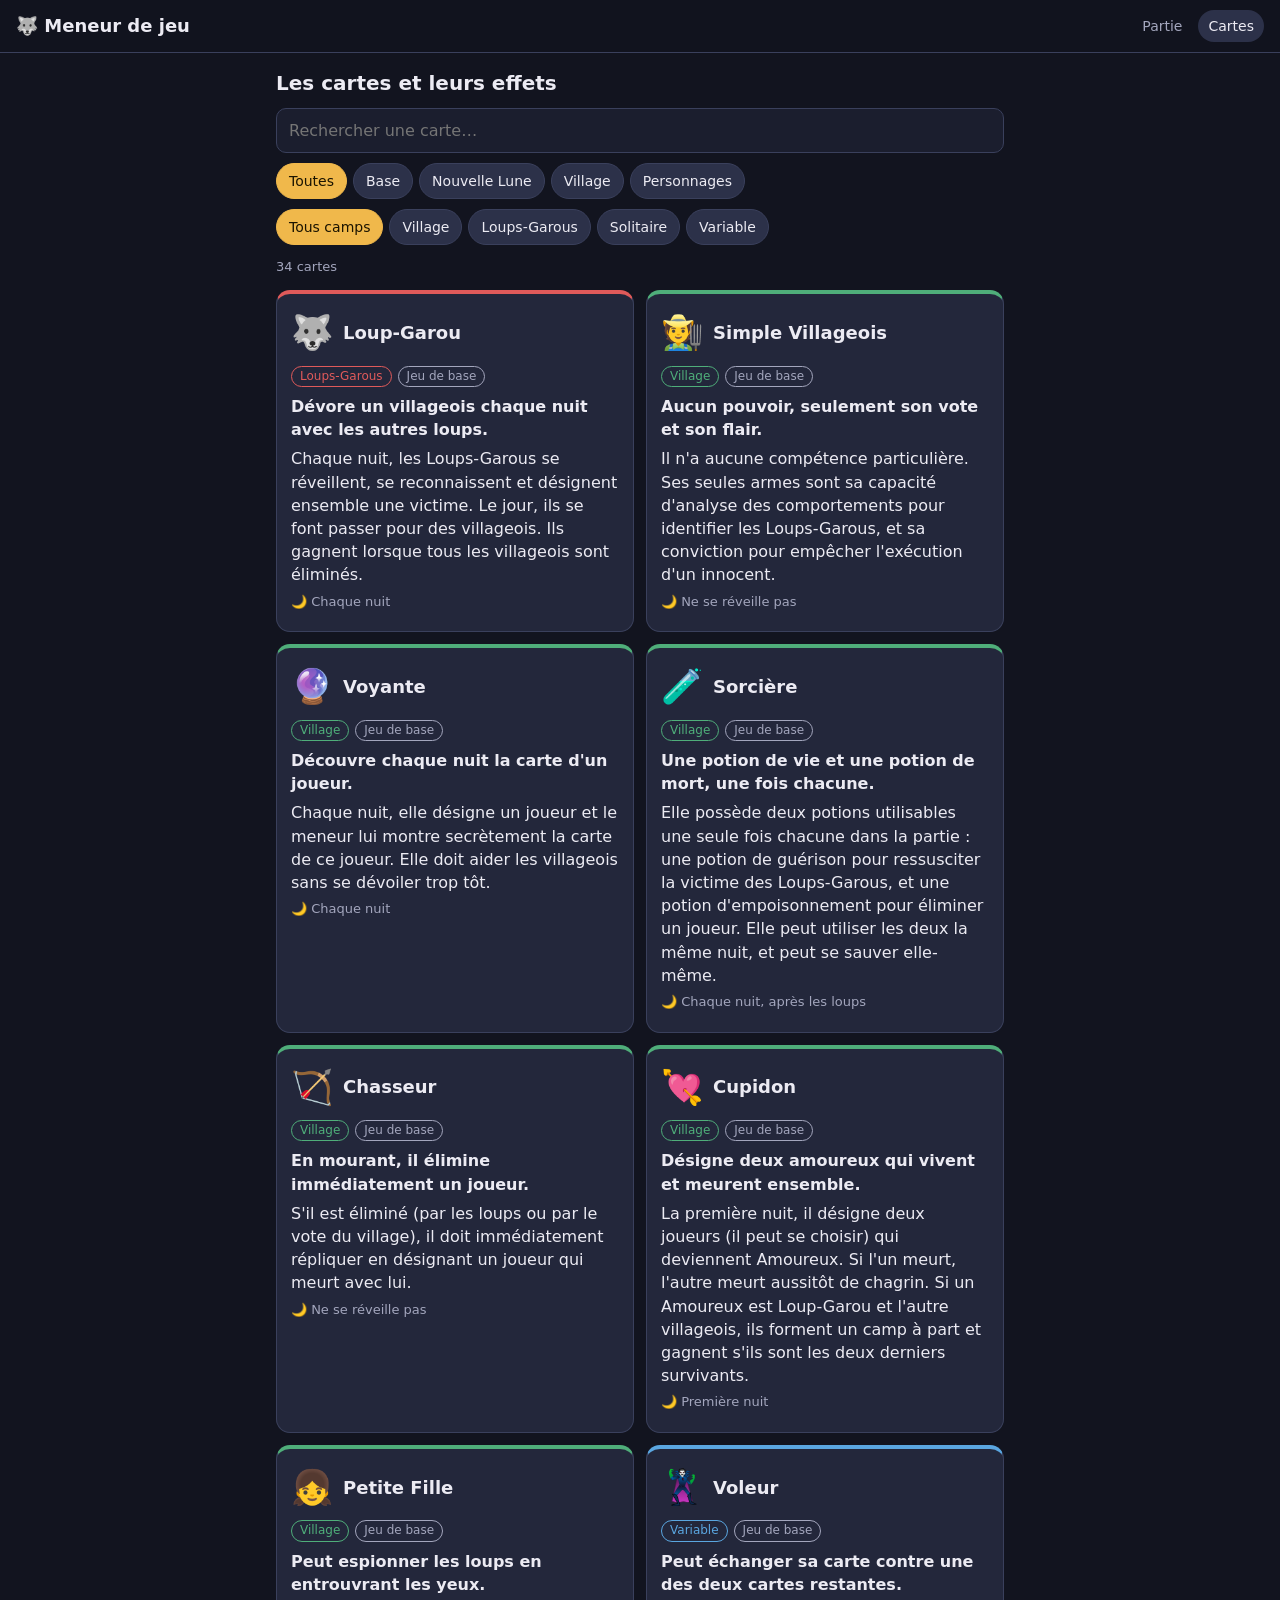
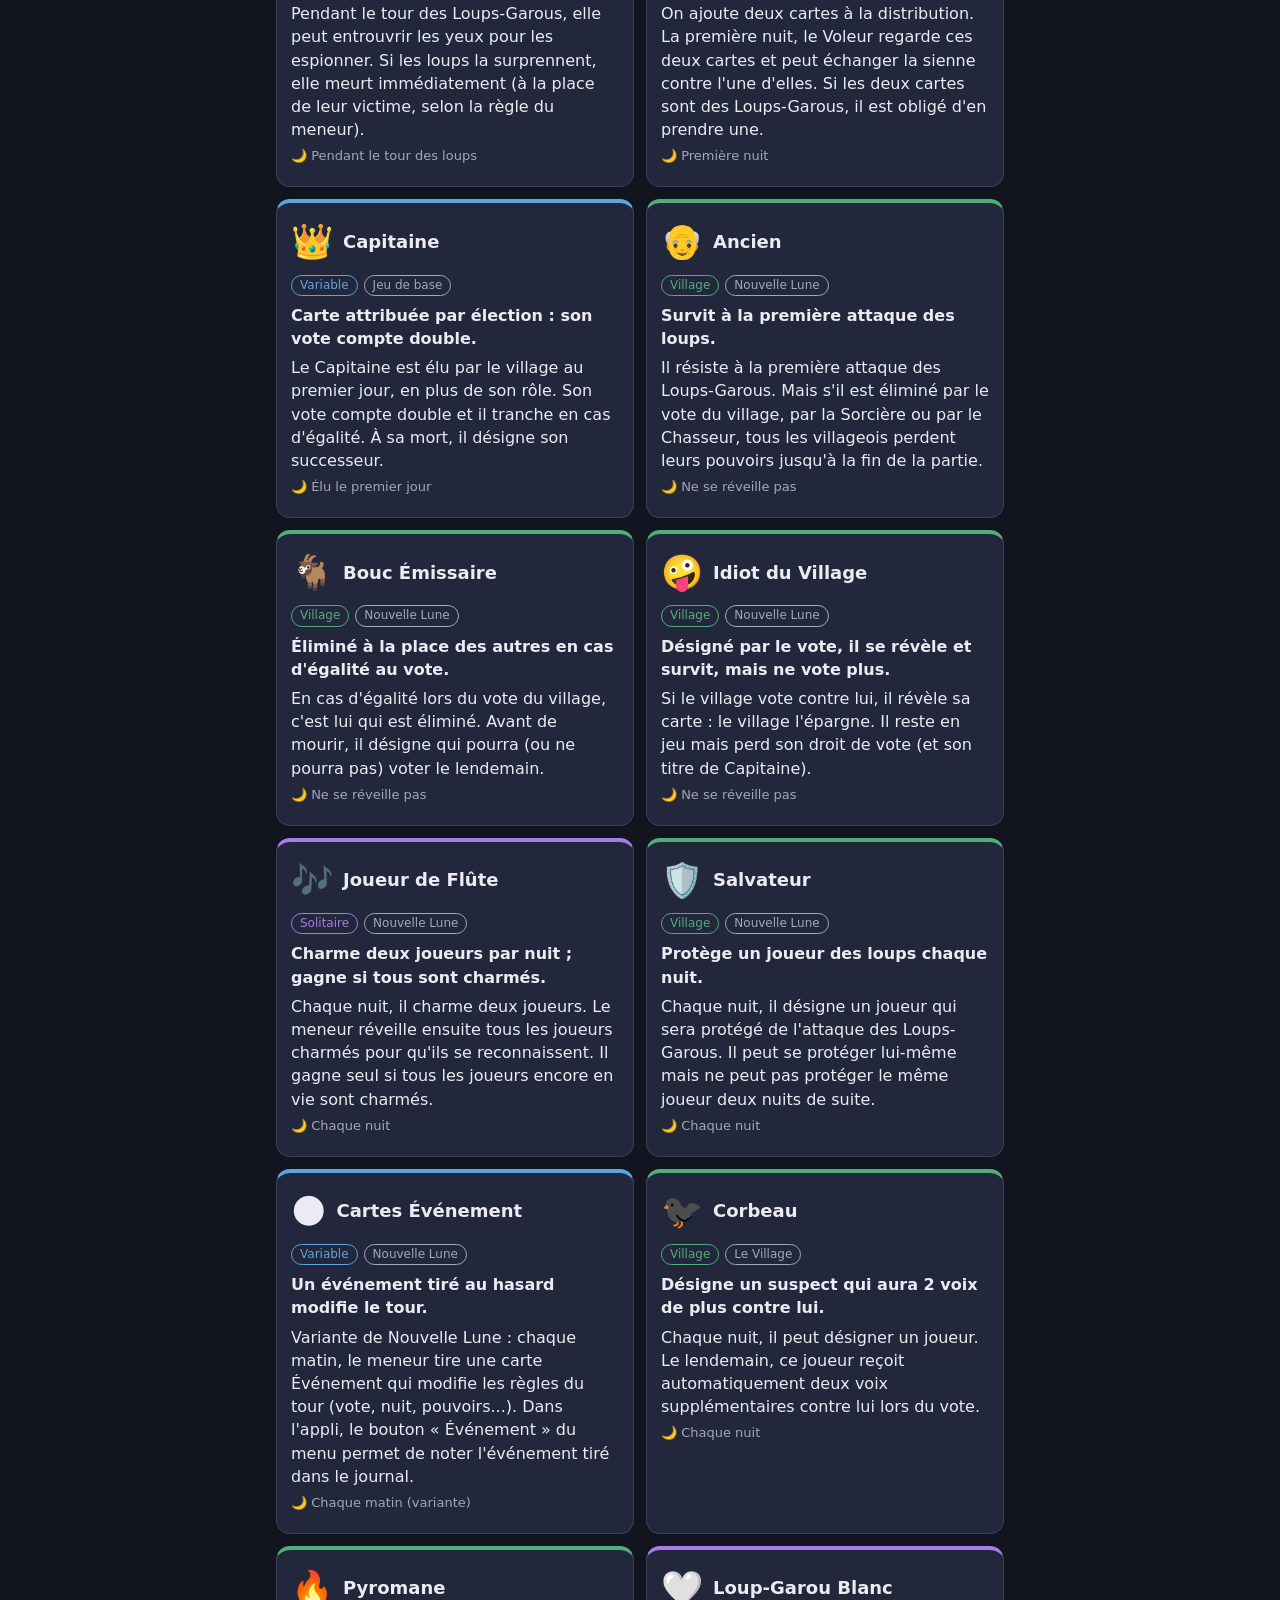
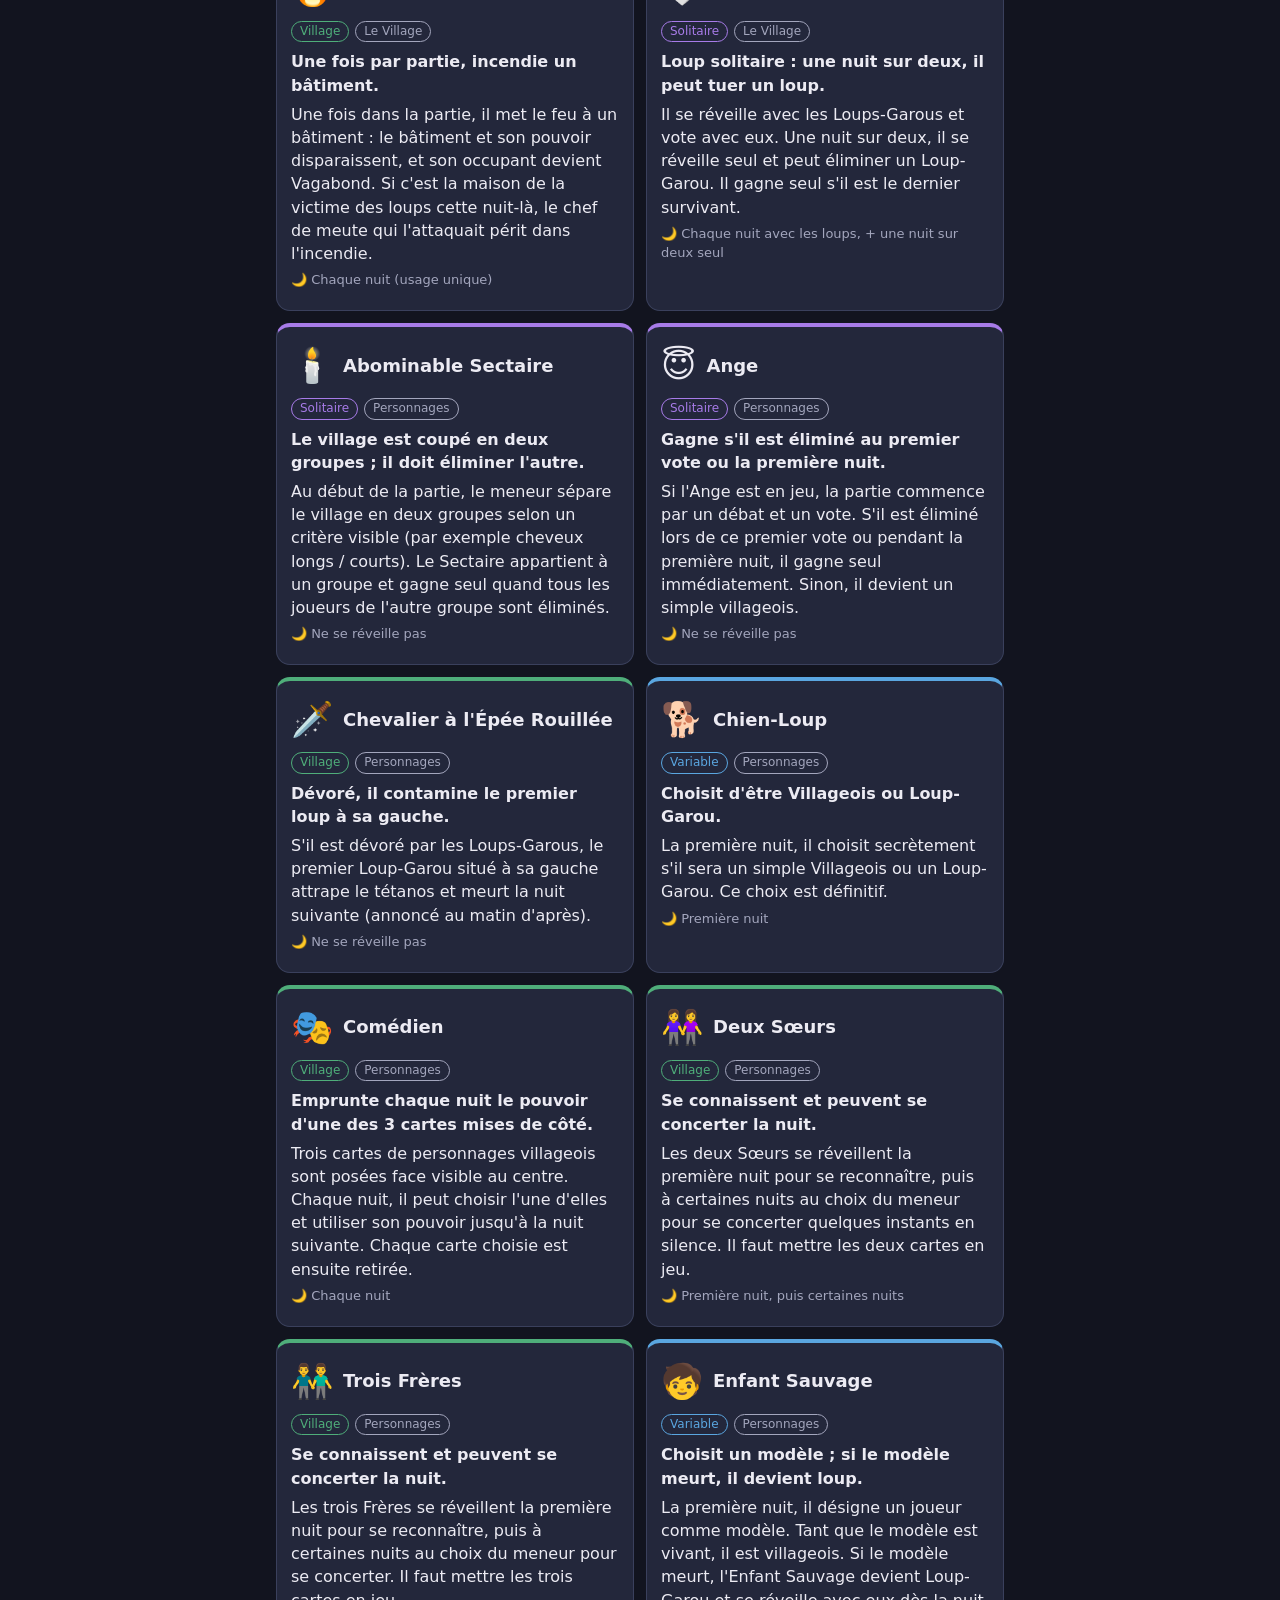
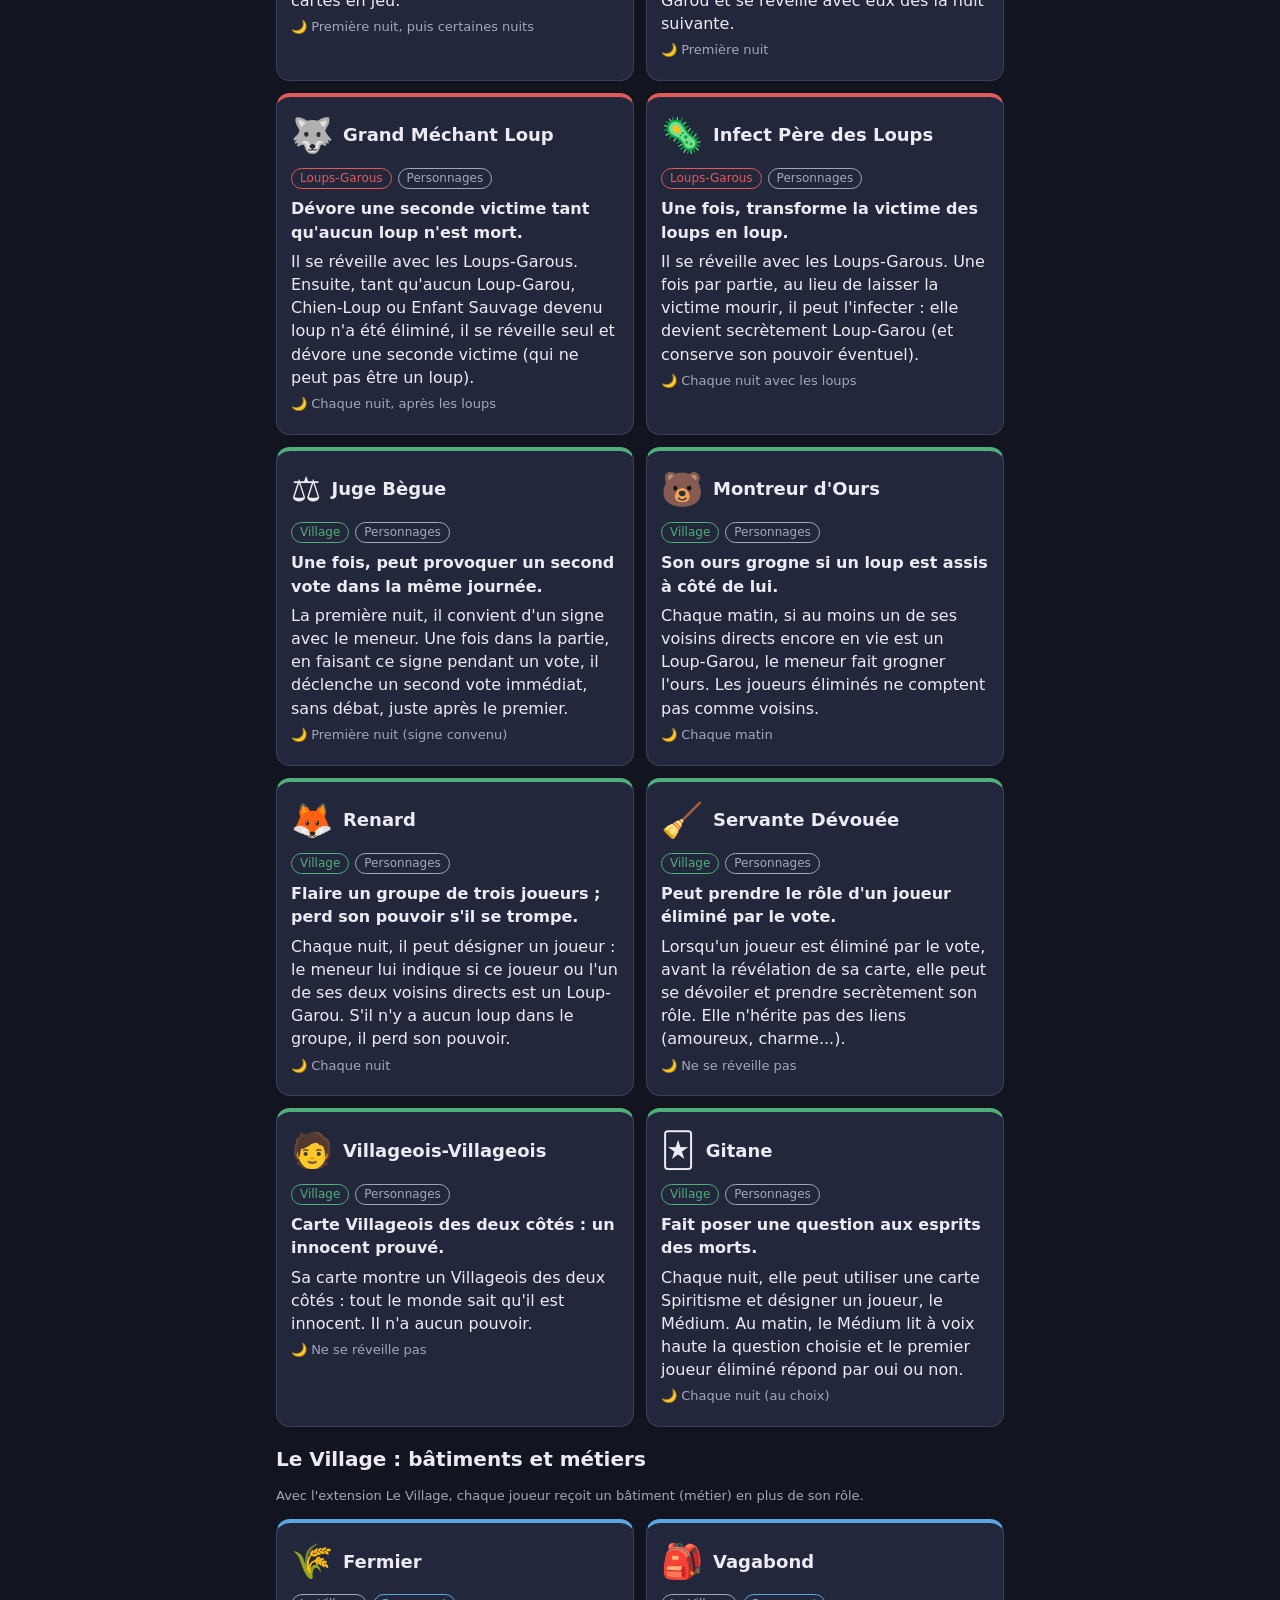
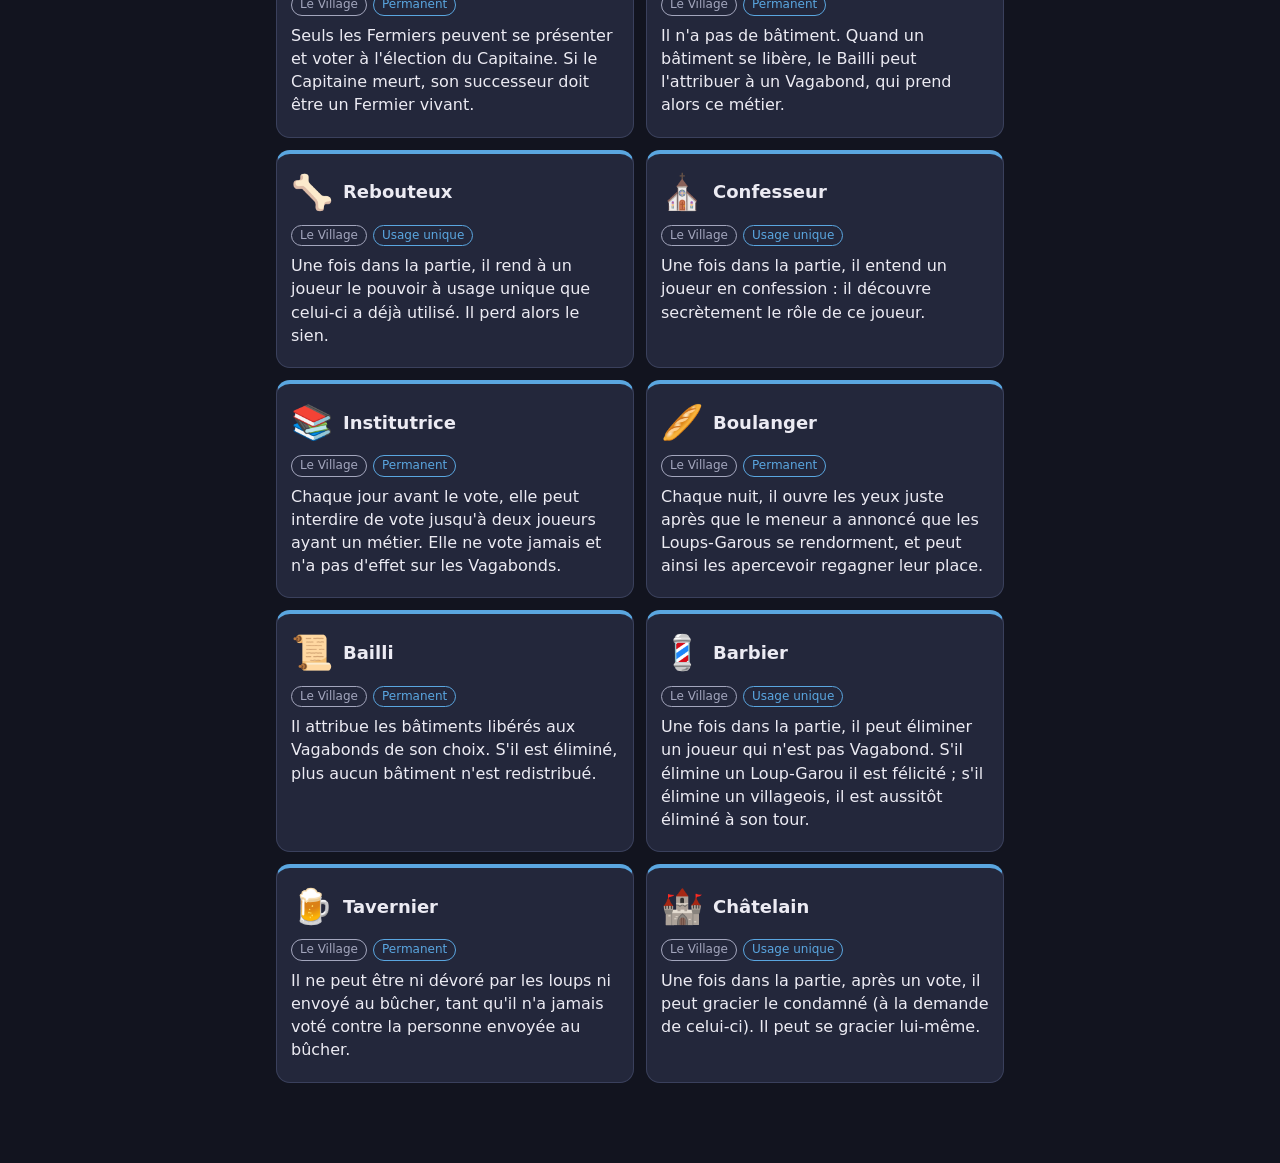
==== cartes.html @ 4e1f6e82 "Application de meneur de jeu Loup-Garou Préparation de la partie (joueurs, composition avec les exte" ====
<!doctype html>
<html lang="fr">
<head>
  <meta charset="utf-8">
  <meta name="viewport" content="width=device-width, initial-scale=1, viewport-fit=cover">
  <meta name="theme-color" content="#12141f">
  <title>Loup-Garou — Les cartes</title>
  <link rel="icon" href="data:image/svg+xml,<svg xmlns='http://www.w3.org/2000/svg' viewBox='0 0 100 100'><text y='.9em' font-size='90'>🐺</text></svg>">
  <link rel="stylesheet" href="css/style.css">
</head>
<body>
  <header class="top">
    <h1>🐺 Meneur de jeu</h1>
    <nav>
      <a href="index.html">Partie</a>
      <a href="cartes.html" class="actif">Cartes</a>
    </nav>
  </header>
  <main>
    <h2 style="margin-top:0">Les cartes et leurs effets</h2>
    <input type="text" id="recherche" placeholder="Rechercher une carte…" aria-label="Rechercher une carte" style="margin-bottom:10px">
    <div class="filtres" id="filtre-ext"></div>
    <div class="filtres" id="filtre-camp"></div>
    <p class="muted small" id="compte"></p>
    <div class="cartes" id="cartes"></div>
    <h2 id="titre-metiers">Le Village : bâtiments et métiers</h2>
    <p class="muted small" id="intro-metiers">Avec l'extension Le Village, chaque joueur reçoit un bâtiment (métier) en plus de son rôle.</p>
    <div class="cartes" id="metiers"></div>
  </main>
  <script src="js/data.js"></script>
  <script src="js/cartes.js"></script>
</body>
</html>
---- css/style.css ----
:root {
  --bg: #12141f;
  --bg2: #1b1e2e;
  --card: #23273b;
  --card2: #2c3149;
  --line: #3a405c;
  --text: #ecebf3;
  --muted: #a3a6bd;
  --accent: #f0b84b;
  --accent-ink: #1b1400;
  --village: #4fae7a;
  --loups: #e05a5a;
  --solo: #a77be8;
  --variable: #5aa6e0;
  --danger: #e05a5a;
  --ok: #4fae7a;
  --radius: 14px;
  color-scheme: dark;
}

* { box-sizing: border-box; }
html, body { margin: 0; padding: 0; }
body {
  background: var(--bg);
  color: var(--text);
  font-family: system-ui, -apple-system, "Segoe UI", Roboto, sans-serif;
  font-size: 16px;
  line-height: 1.45;
  -webkit-tap-highlight-color: transparent;
}

a { color: var(--accent); }

header.top {
  position: sticky; top: 0; z-index: 10;
  display: flex; align-items: center; gap: 12px;
  padding: 10px 16px;
  background: rgba(18, 20, 31, 0.95);
  border-bottom: 1px solid var(--line);
  backdrop-filter: blur(6px);
}
header.top h1 { font-size: 18px; margin: 0; flex: 1; white-space: nowrap; }
header.top nav { display: flex; gap: 6px; }
header.top nav a {
  color: var(--muted); text-decoration: none; padding: 6px 10px; border-radius: 999px; font-size: 14px;
}
header.top nav a.actif { background: var(--card2); color: var(--text); }

main { max-width: 760px; margin: 0 auto; padding: 16px; padding-bottom: 80px; }

h2 { font-size: 20px; margin: 18px 0 10px; }
h3 { font-size: 16px; margin: 16px 0 8px; color: var(--muted); text-transform: uppercase; letter-spacing: .04em; }

.panel {
  background: var(--card); border: 1px solid var(--line); border-radius: var(--radius);
  padding: 14px; margin-bottom: 14px;
}

.muted { color: var(--muted); }
.small { font-size: 13px; }
.row { display: flex; gap: 8px; align-items: center; flex-wrap: wrap; }
.grow { flex: 1; }
.hidden { display: none !important; }

button, .btn {
  font: inherit; color: var(--text); background: var(--card2);
  border: 1px solid var(--line); border-radius: 10px;
  padding: 10px 14px; cursor: pointer; min-height: 44px;
  text-decoration: none; display: inline-flex; align-items: center; justify-content: center; gap: 6px;
}
button:disabled { opacity: .45; cursor: not-allowed; }
button.primary, .btn.primary { background: var(--accent); color: var(--accent-ink); border-color: var(--accent); font-weight: 600; }
button.danger { border-color: var(--danger); color: #ffb3b3; }
button.ghost { background: transparent; }
button.small { min-height: 34px; padding: 4px 10px; font-size: 14px; }
button.block { width: 100%; }

input[type=text], input[type=number], select, textarea {
  font: inherit; color: var(--text); background: var(--bg2);
  border: 1px solid var(--line); border-radius: 10px; padding: 10px 12px; min-height: 44px; width: 100%;
}
label.check { display: flex; gap: 8px; align-items: center; padding: 6px 0; }
label.check input { width: 20px; height: 20px; }

/* Étapes de configuration */
.steps { display: flex; gap: 6px; margin-bottom: 14px; }
.steps span {
  flex: 1; text-align: center; padding: 6px 4px; border-radius: 999px; font-size: 13px;
  background: var(--bg2); color: var(--muted); border: 1px solid var(--line);
}
.steps span.actif { background: var(--accent); color: var(--accent-ink); border-color: var(--accent); font-weight: 600; }

.joueur-ligne { display: flex; gap: 6px; align-items: center; margin-bottom: 6px; }
.joueur-ligne .num { width: 26px; text-align: right; color: var(--muted); font-size: 14px; }
.joueur-ligne input { flex: 1; }

/* Compteurs de composition */
.compo-ext { margin-bottom: 8px; }
.compo-ext > summary { cursor: pointer; padding: 8px 0; font-weight: 600; }
.compo-role {
  display: flex; align-items: center; gap: 10px; padding: 8px 0; border-top: 1px solid var(--line);
}
.compo-role .ico { font-size: 22px; width: 30px; text-align: center; }
.compo-role .nom { flex: 1; }
.compo-role .nom small { display: block; color: var(--muted); font-size: 13px; }
.compteur { display: flex; align-items: center; gap: 4px; }
.compteur button { min-width: 40px; min-height: 40px; padding: 0; font-size: 20px; }
.compteur .val { min-width: 26px; text-align: center; font-weight: 700; }
.compteur .val.zero { color: var(--muted); font-weight: 400; }

.bilan {
  position: sticky; bottom: 0; z-index: 5;
  background: var(--bg2); border: 1px solid var(--line); border-radius: var(--radius);
  padding: 10px 14px; margin-top: 10px; display: flex; gap: 10px; align-items: center; flex-wrap: wrap;
}
.bilan .ok { color: var(--ok); }
.bilan .ko { color: #ffb3b3; }

.pastille {
  display: inline-block; font-size: 12px; padding: 1px 8px; border-radius: 999px;
  border: 1px solid currentColor; white-space: nowrap;
}
.camp-village { color: var(--village); }
.camp-loups { color: var(--loups); }
.camp-solo { color: var(--solo); }
.camp-variable { color: var(--variable); }

/* Distribution */
.distrib { display: grid; grid-template-columns: 1fr; gap: 8px; }
.distrib .ligne { display: grid; grid-template-columns: 1fr 1.3fr; gap: 6px; align-items: center; }
.distrib .ligne.avec-metier { grid-template-columns: 1fr 1.3fr 1fr; }
@media (max-width: 520px) {
  .distrib .ligne, .distrib .ligne.avec-metier { grid-template-columns: 1fr 1fr; }
  .distrib .ligne .nomj { grid-column: 1 / -1; font-weight: 600; }
}

/* Partie */
.phase-bandeau { display: flex; align-items: center; gap: 10px; margin-bottom: 10px; }
.phase-bandeau .phase { font-size: 22px; font-weight: 700; }
.phase-bandeau .phase.nuit::before { content: "🌙 "; }
.phase-bandeau .phase.jour::before { content: "☀️ "; }

.etape {
  background: var(--card); border: 1px solid var(--line); border-radius: var(--radius);
  padding: 16px; margin-bottom: 14px;
}
.etape.nuit { border-color: #4b4f8a; box-shadow: 0 0 0 1px #4b4f8a33 inset; }
.etape h2 { margin: 0 0 10px; }
.etape .dire {
  background: var(--bg2); border-left: 4px solid var(--accent); padding: 10px 12px; border-radius: 8px;
  font-size: 18px; font-style: italic; margin-bottom: 10px;
}
.etape .dire::before { content: "À dire : "; font-style: normal; font-size: 12px; color: var(--accent); display: block; text-transform: uppercase; letter-spacing: .05em; }
.etape .dodo { color: var(--muted); font-style: italic; margin-top: 10px; }
.etape .dodo::before { content: "Puis : "; font-style: normal; }
.etape .secret { color: var(--solo); font-size: 13px; }
.etape .texte { margin: 6px 0 10px; }
.etape .notes { color: var(--muted); font-size: 14px; }

.choix-joueurs { display: grid; grid-template-columns: repeat(auto-fill, minmax(140px, 1fr)); gap: 8px; margin: 10px 0; }
.choix-joueurs button { flex-direction: column; align-items: flex-start; text-align: left; min-height: 56px; }
.choix-joueurs button .r { font-size: 12px; color: var(--muted); }
.choix-joueurs button.sel { background: var(--accent); color: var(--accent-ink); border-color: var(--accent); }
.choix-joueurs button.sel .r { color: var(--accent-ink); }
.choix-options { display: flex; flex-direction: column; gap: 8px; margin: 10px 0; }
.actions { display: flex; gap: 8px; margin-top: 12px; flex-wrap: wrap; }
.actions .primary { flex: 1; }

/* Liste des joueurs en cours de partie */
.joueurs-partie { display: flex; flex-direction: column; gap: 4px; }
.jp { display: flex; align-items: center; gap: 8px; padding: 6px 8px; border-radius: 8px; background: var(--bg2); }
.jp.mort { opacity: .45; text-decoration: line-through; }
.jp .ico { width: 26px; text-align: center; }
.jp .n { font-weight: 600; }
.jp .r { color: var(--muted); font-size: 13px; flex: 1; }
.jp .badges { font-size: 14px; }

.journal { max-height: 320px; overflow: auto; font-size: 14px; }
.journal div { padding: 3px 0; border-bottom: 1px dashed var(--line); }
.journal .p { color: var(--accent); font-size: 12px; margin-right: 6px; }
.journal .secret { color: var(--muted); }

details.section > summary { cursor: pointer; font-weight: 600; padding: 4px 0; }

/* Révélation des rôles */
.revelation { text-align: center; padding: 20px 10px; }
.revelation .grosse { font-size: 64px; }
.revelation .nomrole { font-size: 26px; font-weight: 700; margin: 8px 0; }

/* Liste des cartes */
.filtres { display: flex; gap: 6px; flex-wrap: wrap; margin-bottom: 10px; }
.filtres button { min-height: 36px; padding: 4px 12px; font-size: 14px; border-radius: 999px; }
.filtres button.actif { background: var(--accent); color: var(--accent-ink); border-color: var(--accent); }
.cartes { display: grid; grid-template-columns: repeat(auto-fill, minmax(280px, 1fr)); gap: 12px; }
.carte {
  background: var(--card); border: 1px solid var(--line); border-radius: var(--radius); padding: 14px;
  border-top: 4px solid var(--line);
}
.carte.camp-village { border-top-color: var(--village); color: var(--text); }
.carte.camp-loups { border-top-color: var(--loups); color: var(--text); }
.carte.camp-solo { border-top-color: var(--solo); color: var(--text); }
.carte.camp-variable { border-top-color: var(--variable); color: var(--text); }
.carte .tete { display: flex; gap: 10px; align-items: center; }
.carte .tete .ico { font-size: 34px; }
.carte .tete h3 { margin: 0; color: var(--text); text-transform: none; letter-spacing: 0; font-size: 18px; }
.carte .meta { display: flex; gap: 6px; flex-wrap: wrap; margin: 8px 0; }
.carte .meta .ext { color: var(--muted); }
.carte p { margin: 6px 0; }
.carte .reveil { font-size: 13px; color: var(--muted); }

.modal-fond {
  position: fixed; inset: 0; background: rgba(0,0,0,.6); z-index: 50;
  display: flex; align-items: flex-end; justify-content: center;
}
.modal {
  background: var(--card); border: 1px solid var(--line); border-radius: var(--radius) var(--radius) 0 0;
  width: 100%; max-width: 760px; padding: 16px; max-height: 85vh; overflow: auto;
}
@media (min-width: 700px) {
  .modal-fond { align-items: center; }
  .modal { border-radius: var(--radius); }
}
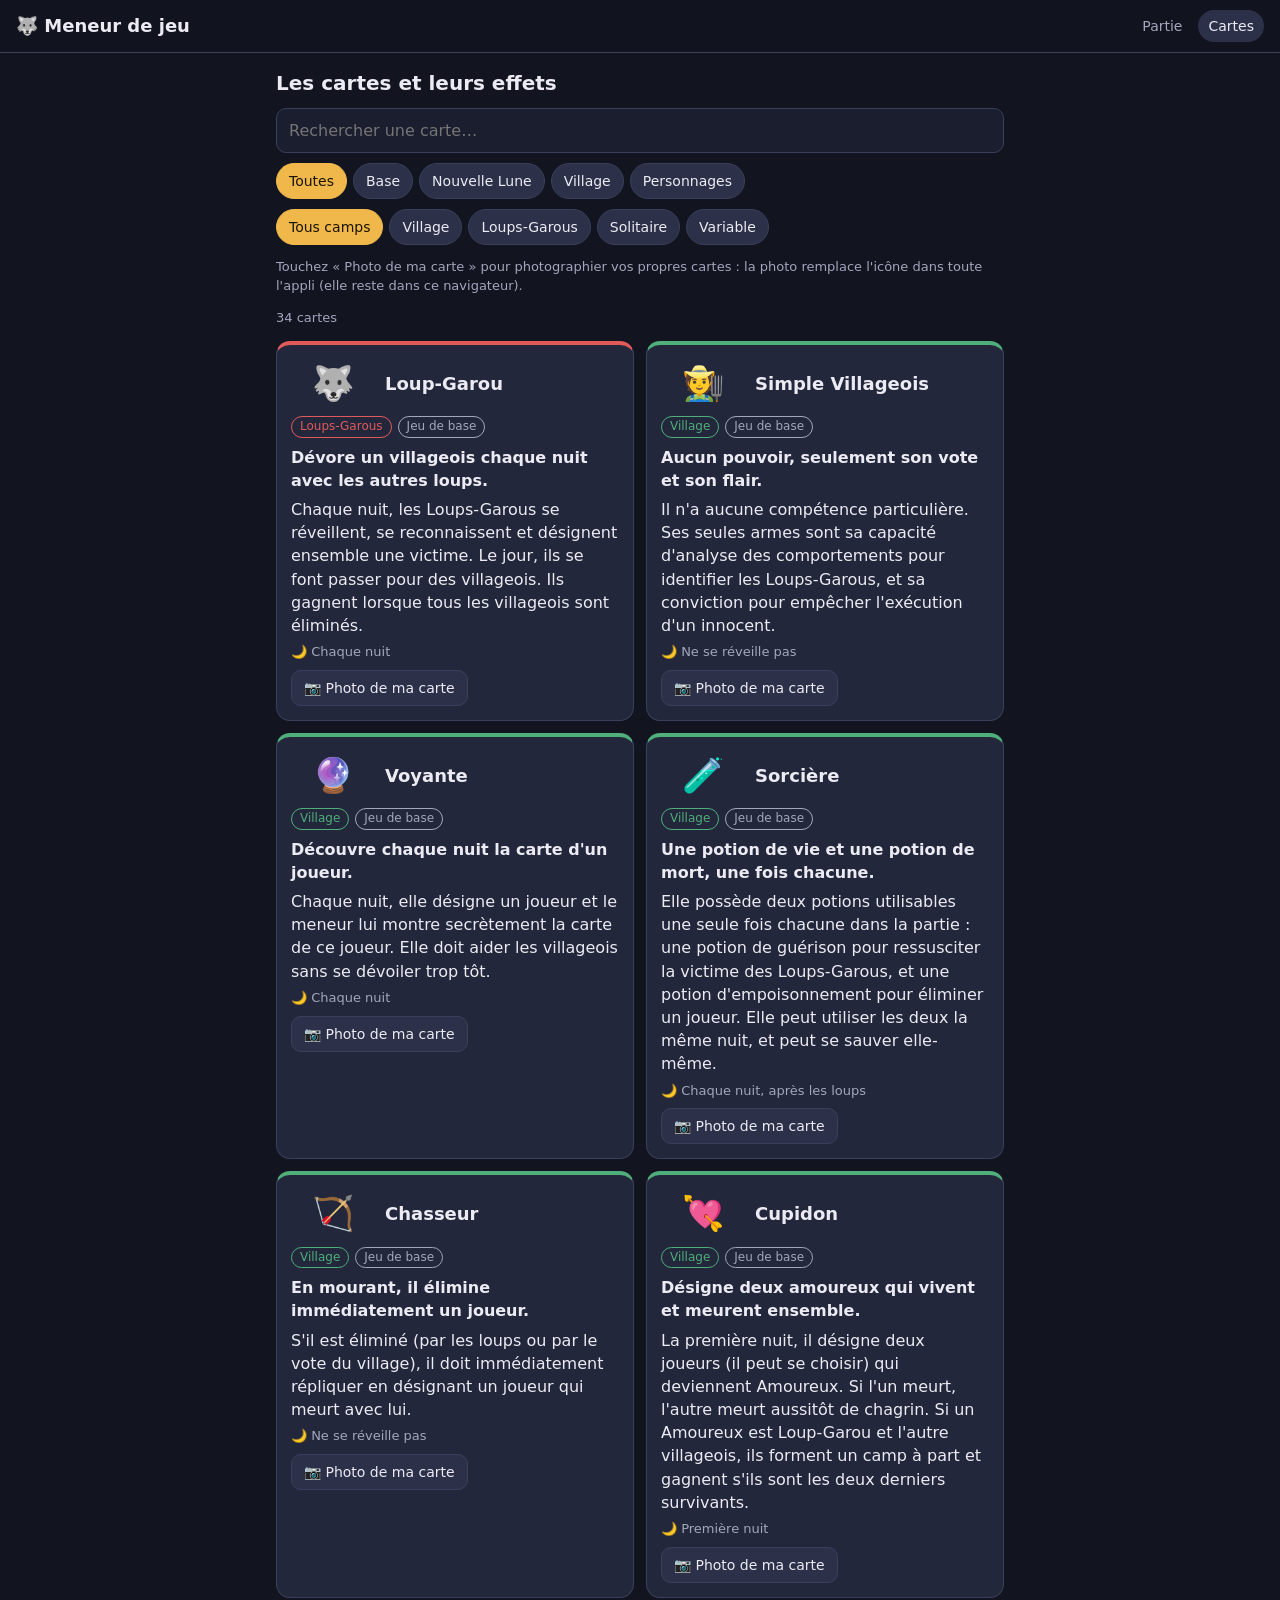
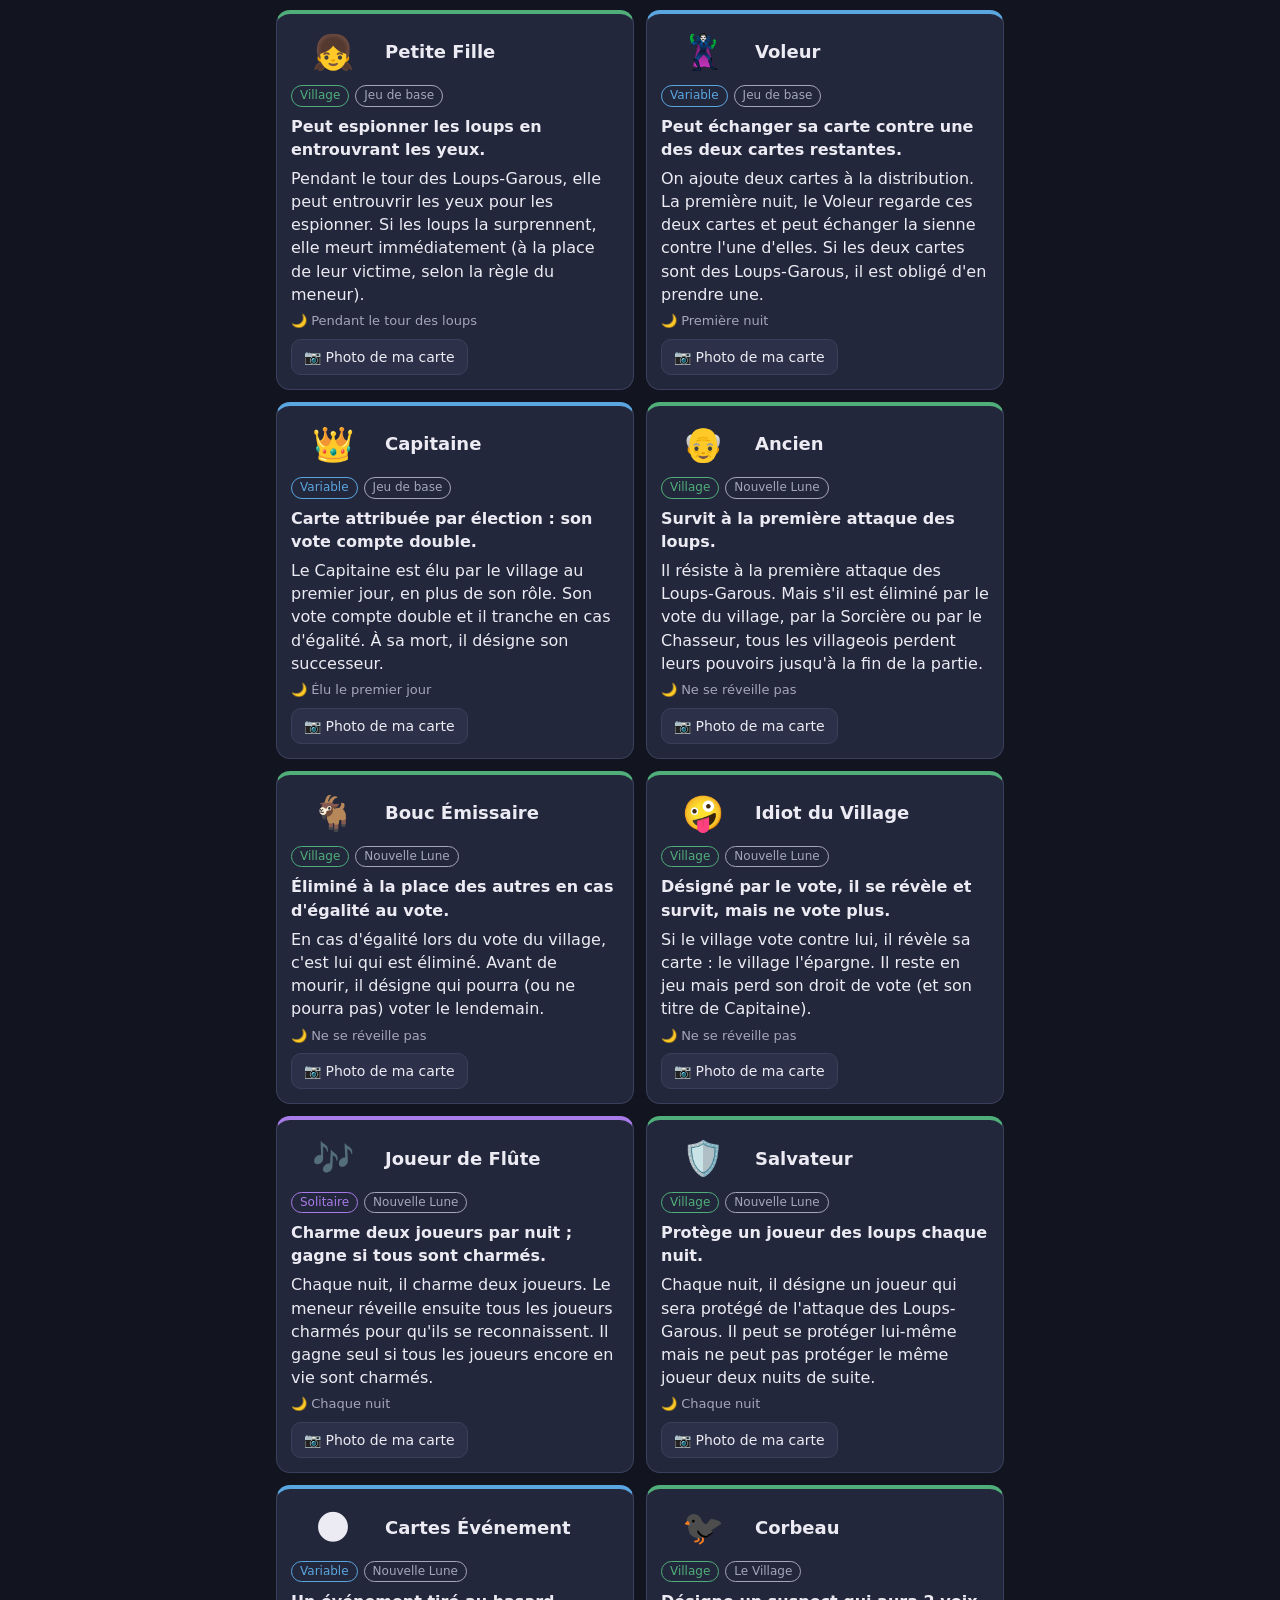
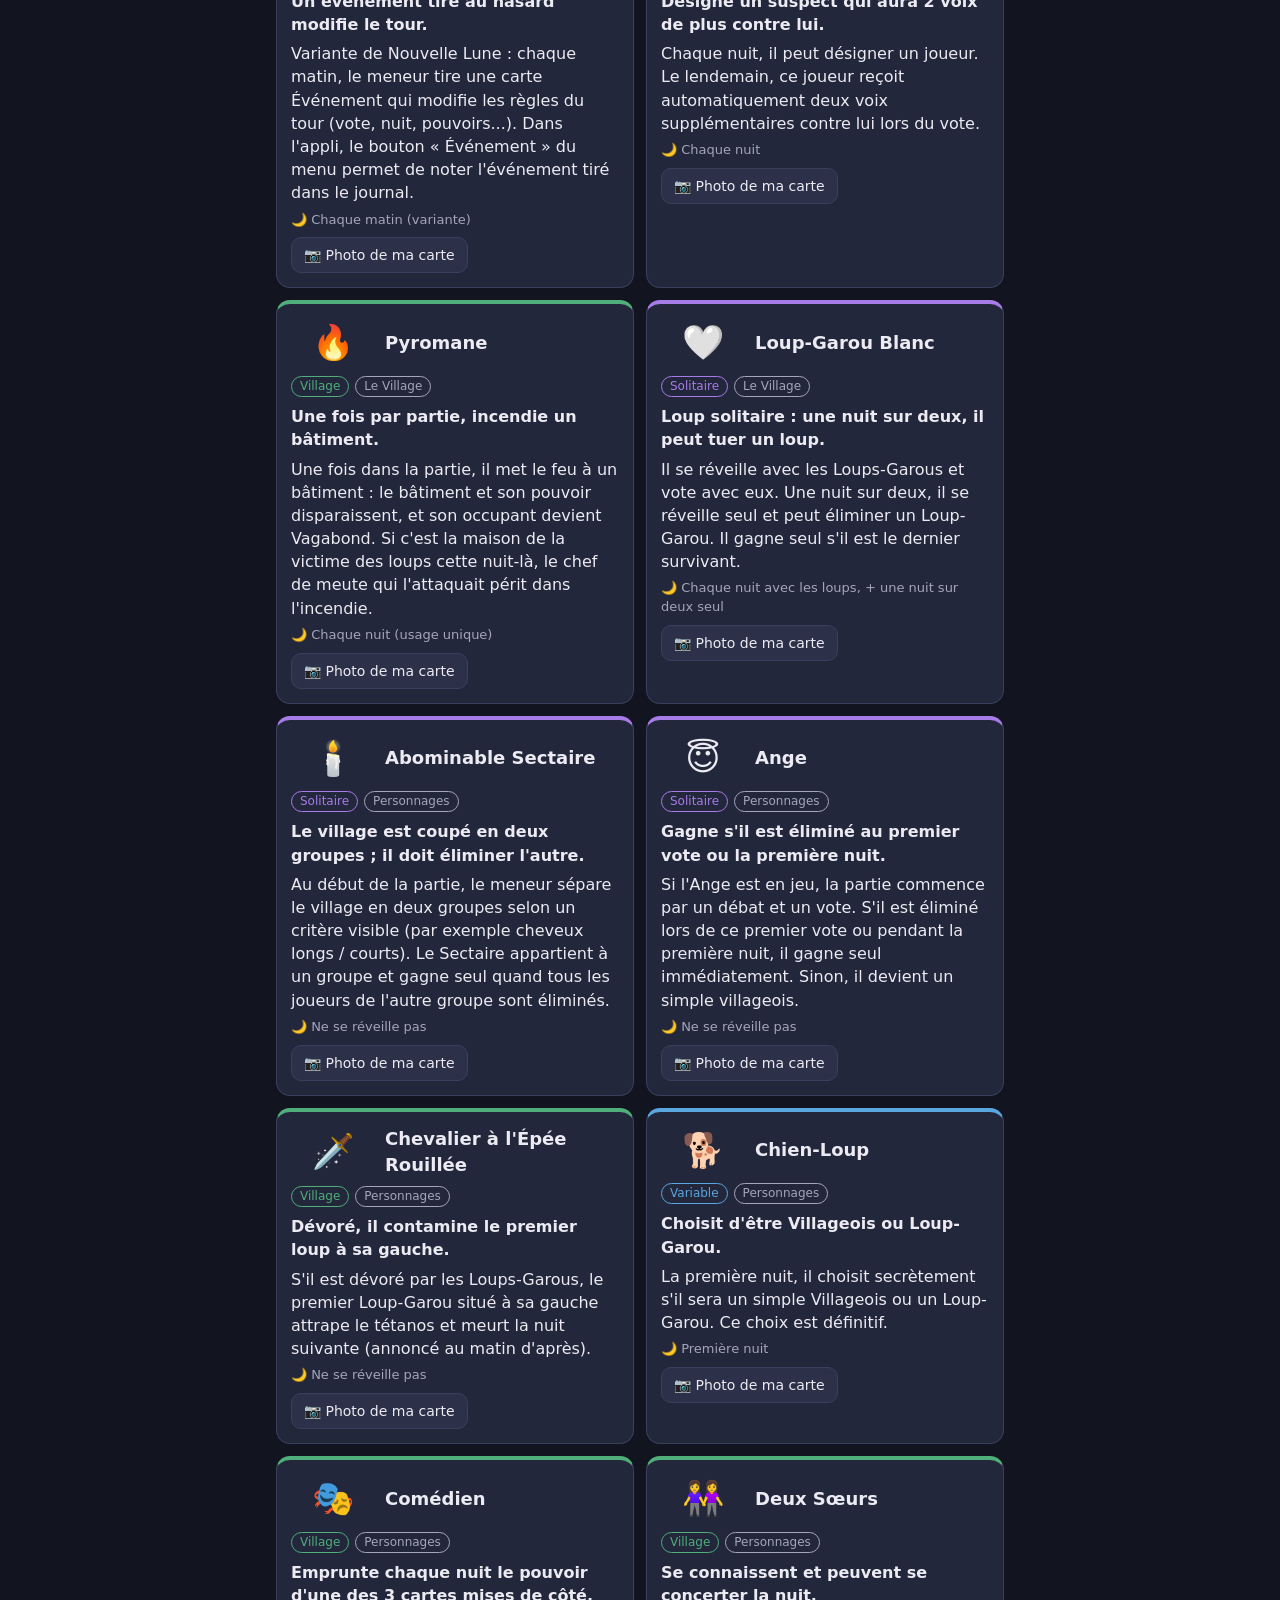
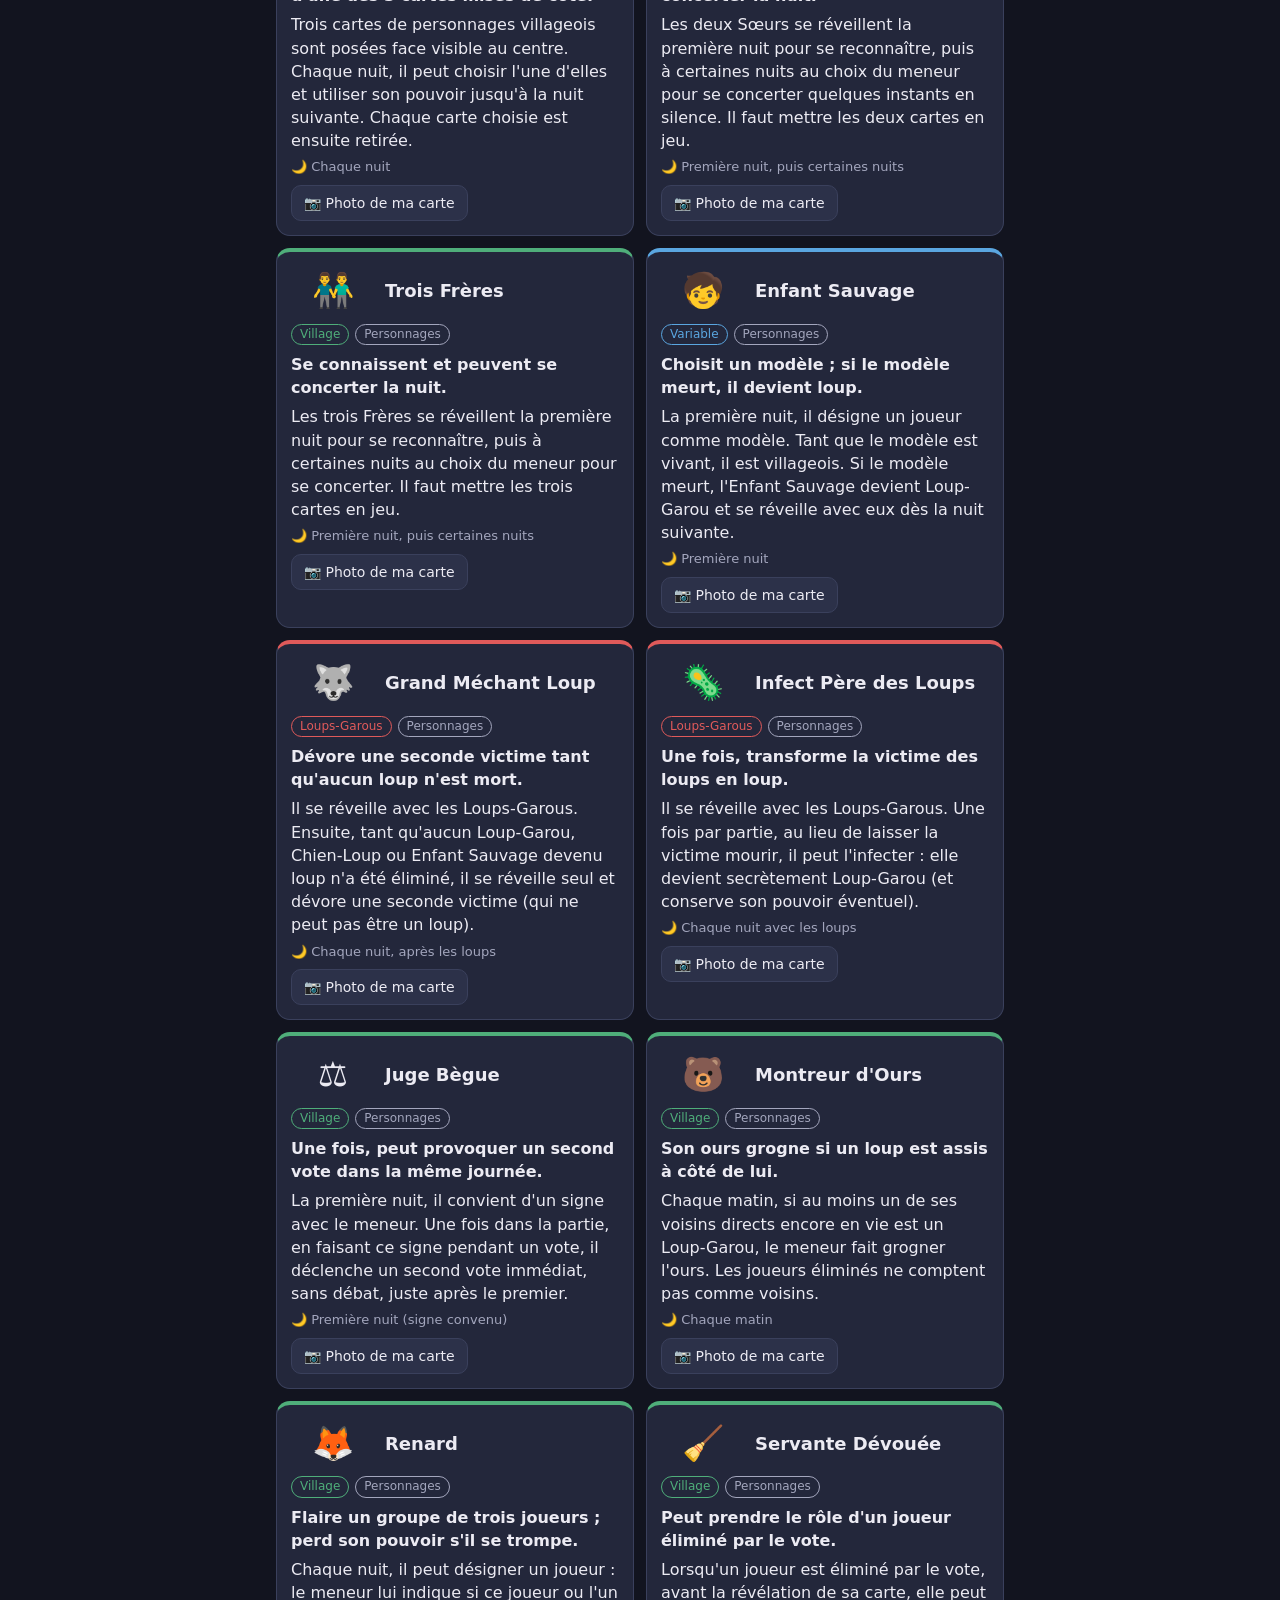
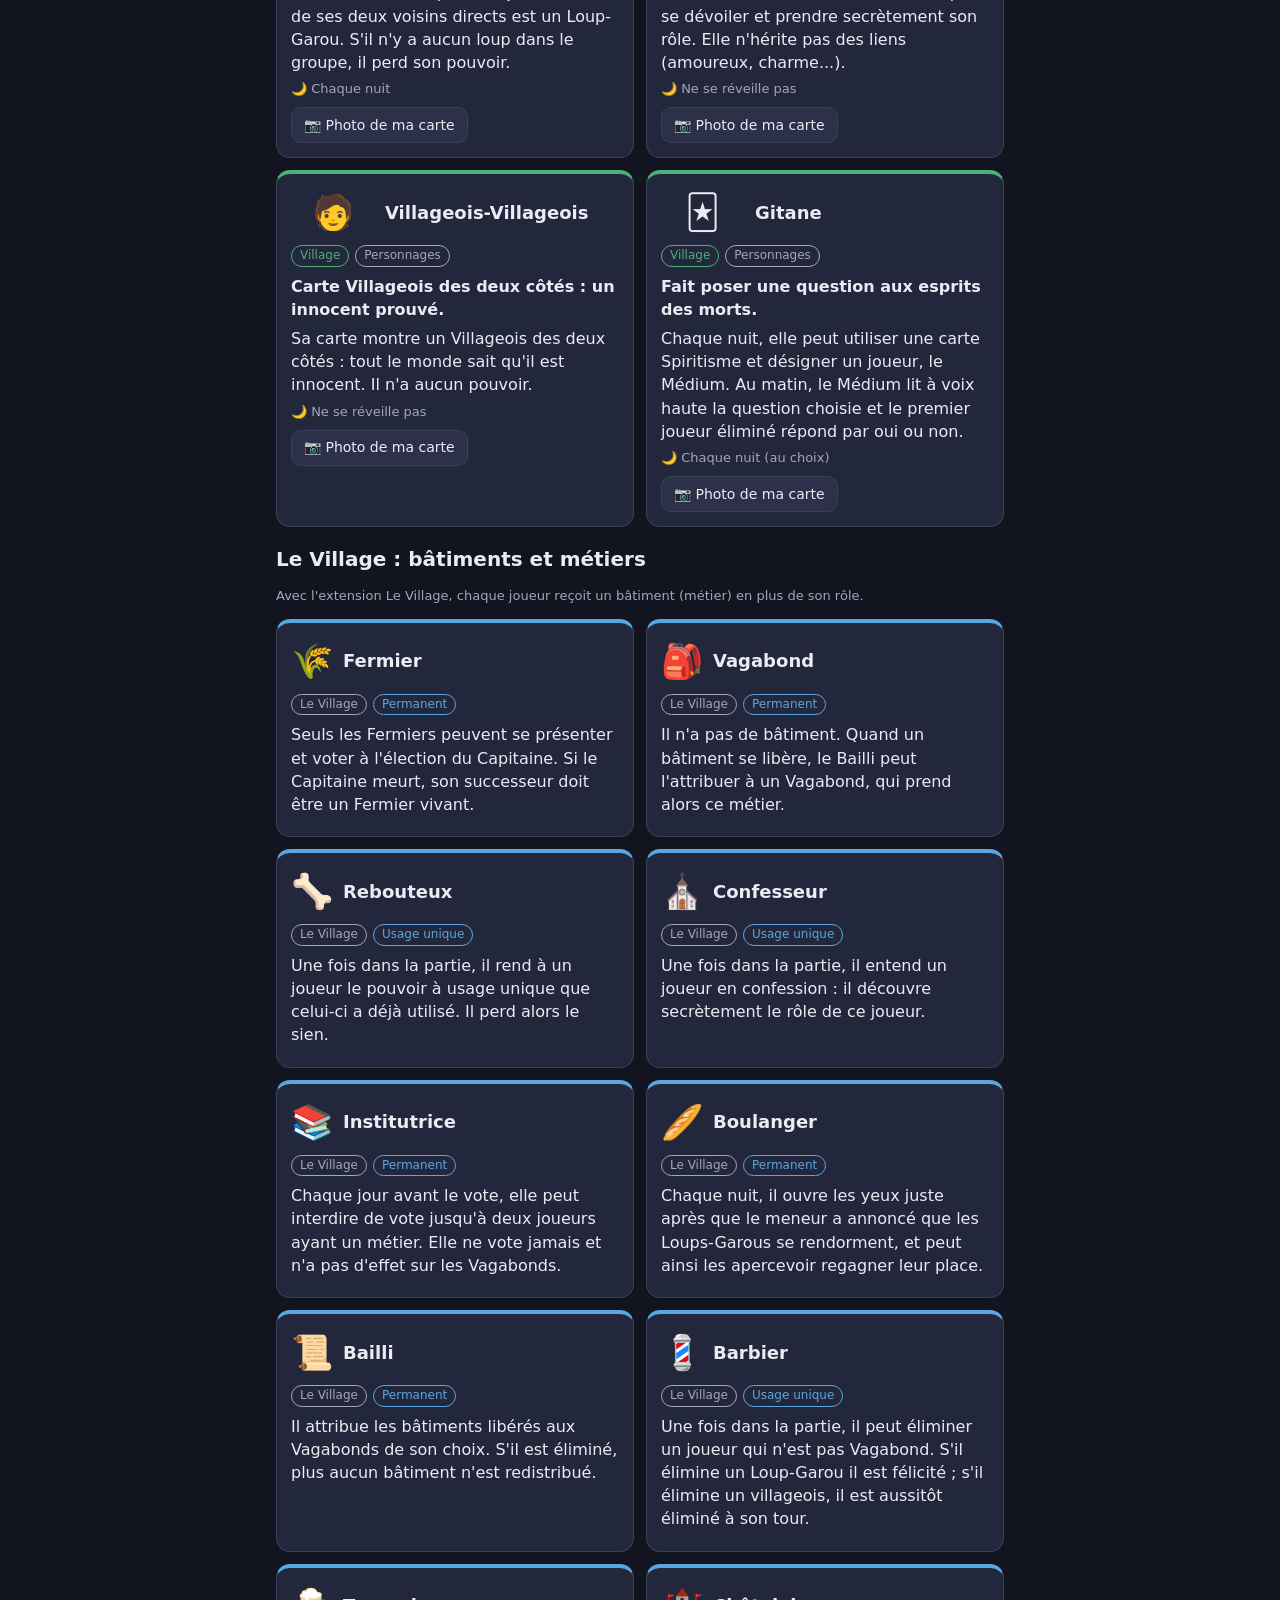
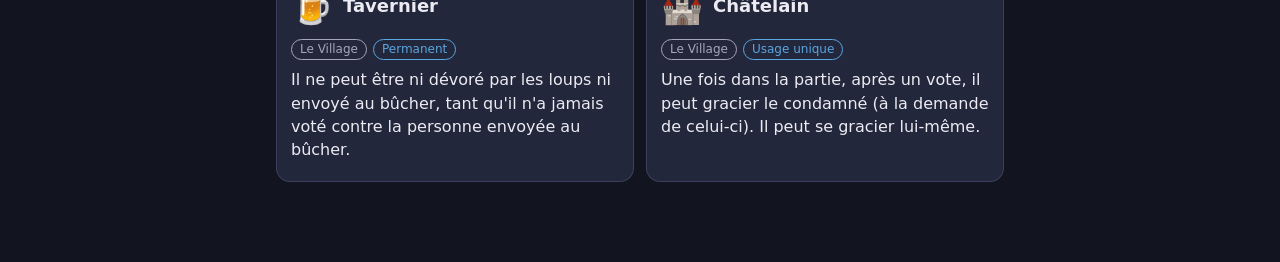
==== commit 072b3339: "Photos des cartes prises depuis l'appli Sur la page Cartes, chaque carte peut recevoir une photo (ap" ====
--- a/cartes.html
+++ b/cartes.html
@@ -21,6 +21,7 @@
     <input type="text" id="recherche" placeholder="Rechercher une carte…" aria-label="Rechercher une carte" style="margin-bottom:10px">
     <div class="filtres" id="filtre-ext"></div>
     <div class="filtres" id="filtre-camp"></div>
+    <p class="muted small">Touchez « Photo de ma carte » pour photographier vos propres cartes : la photo remplace l'icône dans toute l'appli (elle reste dans ce navigateur).</p>
     <p class="muted small" id="compte"></p>
     <div class="cartes" id="cartes"></div>
     <h2 id="titre-metiers">Le Village : bâtiments et métiers</h2>
--- a/css/style.css
+++ b/css/style.css
@@ -32,7 +32,7 @@
 a { color: var(--accent); }
 
 header.top {
-  position: sticky; top: 0; z-index: 10;
+  position: sticky; top: env(safe-area-inset-top, 0px); z-index: 10;
   display: flex; align-items: center; gap: 12px;
   padding: 10px 16px;
   background: rgba(18, 20, 31, 0.95);
@@ -220,3 +220,30 @@
   .modal-fond { align-items: center; }
   .modal { border-radius: var(--radius); }
 }
+
+/* Visuels des cartes (image officielle si fournie, sinon icône) */
+.visuel { display: inline-flex; align-items: center; justify-content: center; flex: none; }
+.visuel img { display: block; width: 100%; height: auto; border-radius: 6px; }
+.visuel .repli { display: none; }
+.visuel.sans-image img { display: none; }
+.visuel.sans-image .repli { display: inline; }
+.visuel.ico { width: 34px; font-size: 22px; }
+.visuel.mini { width: 40px; font-size: 24px; }
+.visuel.grand { width: 64px; font-size: 34px; }
+.choix-joueurs button { flex-direction: row; align-items: center; gap: 8px; }
+.choix-joueurs button .txt { display: flex; flex-direction: column; min-width: 0; }
+.visuel.revele { width: 160px; font-size: 64px; }
+
+/* Votes détaillés et jetons de vote */
+.votes { display: flex; flex-direction: column; gap: 6px; margin: 10px 0; }
+.vote-ligne { display: grid; grid-template-columns: 1fr 1.4fr; gap: 8px; align-items: center; }
+.jp .jeton { min-width: 40px; padding: 0 6px; }
+.jp .jeton.prive { border-color: var(--danger); background: transparent; }
+
+/* Photos des cartes */
+.visuel.photo img { object-fit: cover; aspect-ratio: 2 / 3; }
+.visuel.grand { width: 84px; }
+.photo-actions { display: flex; gap: 8px; flex-wrap: wrap; margin-top: 8px; }
+.photo-actions .btn.small { min-height: 36px; padding: 4px 12px; font-size: 14px; cursor: pointer; }
+#compte.erreur { color: #ffb3b3; }
+.visuel.photo.ico img, .visuel.photo.mini img { aspect-ratio: 1; }
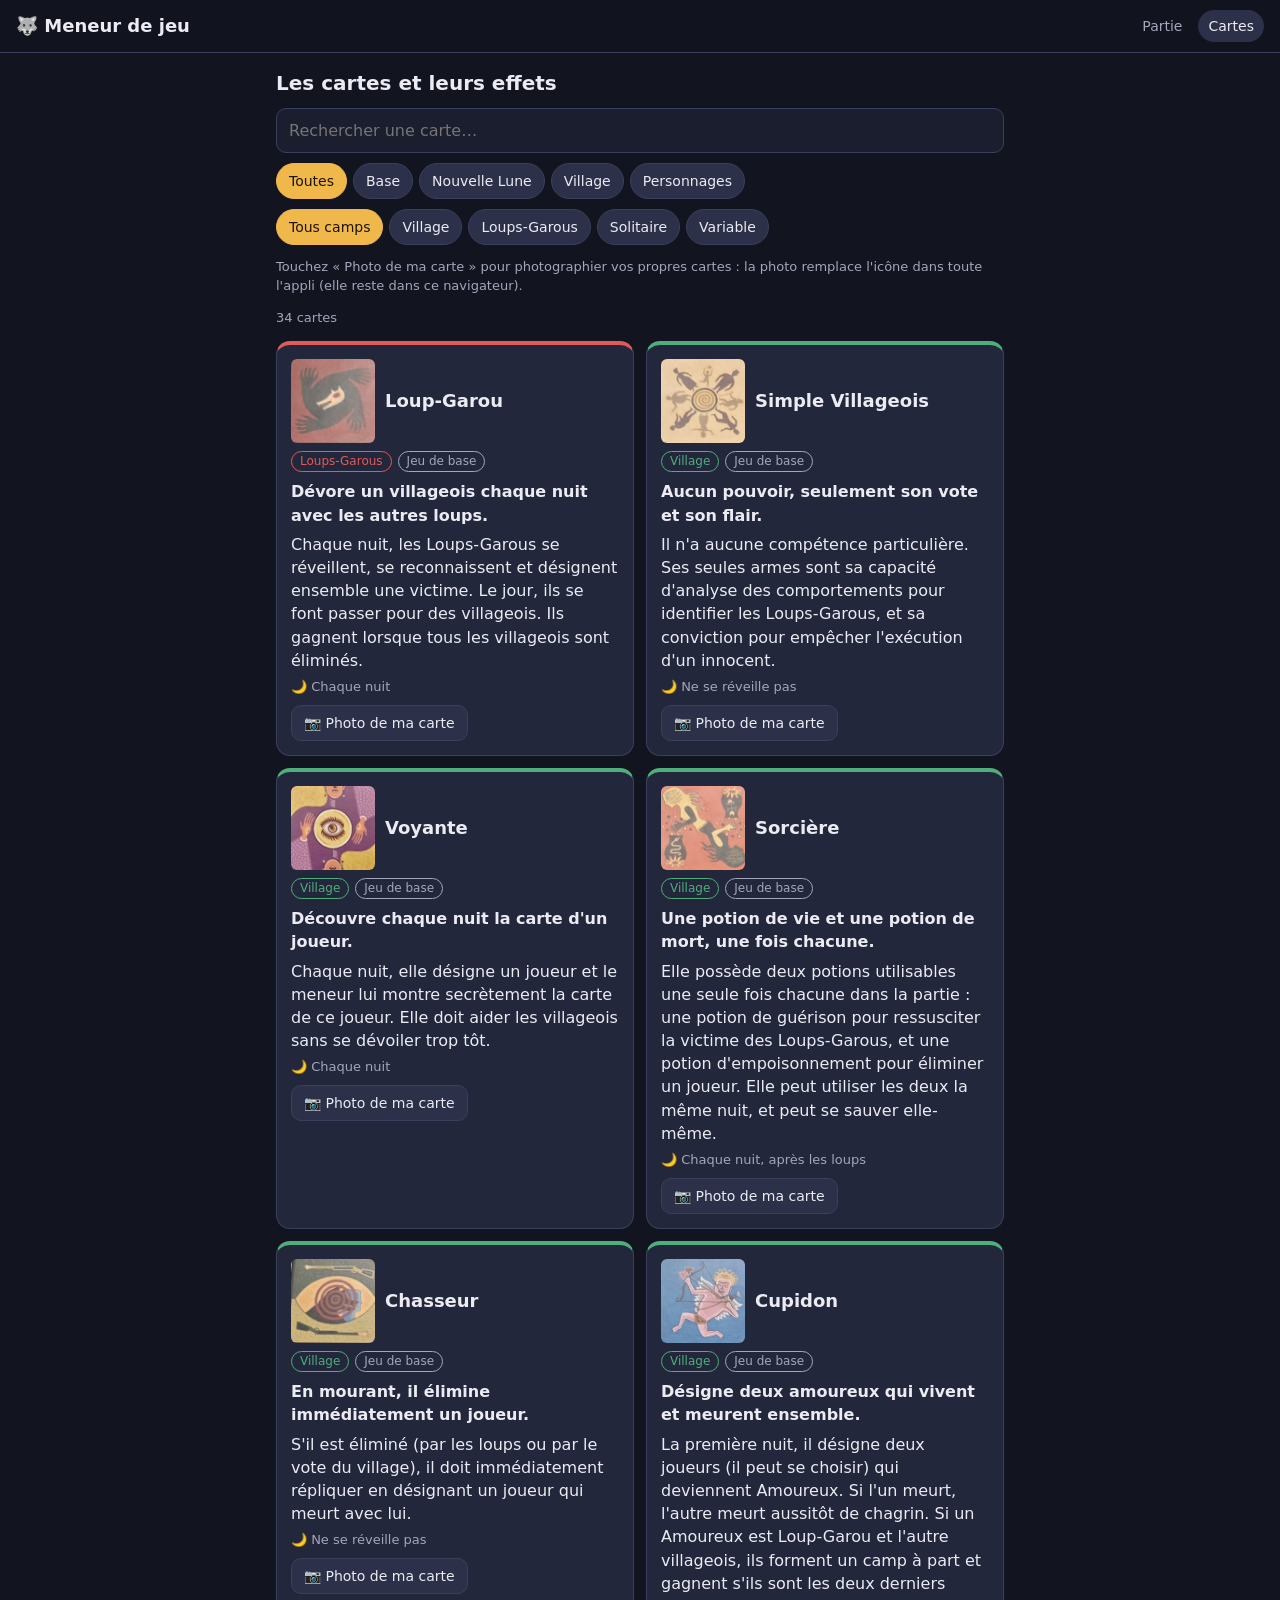
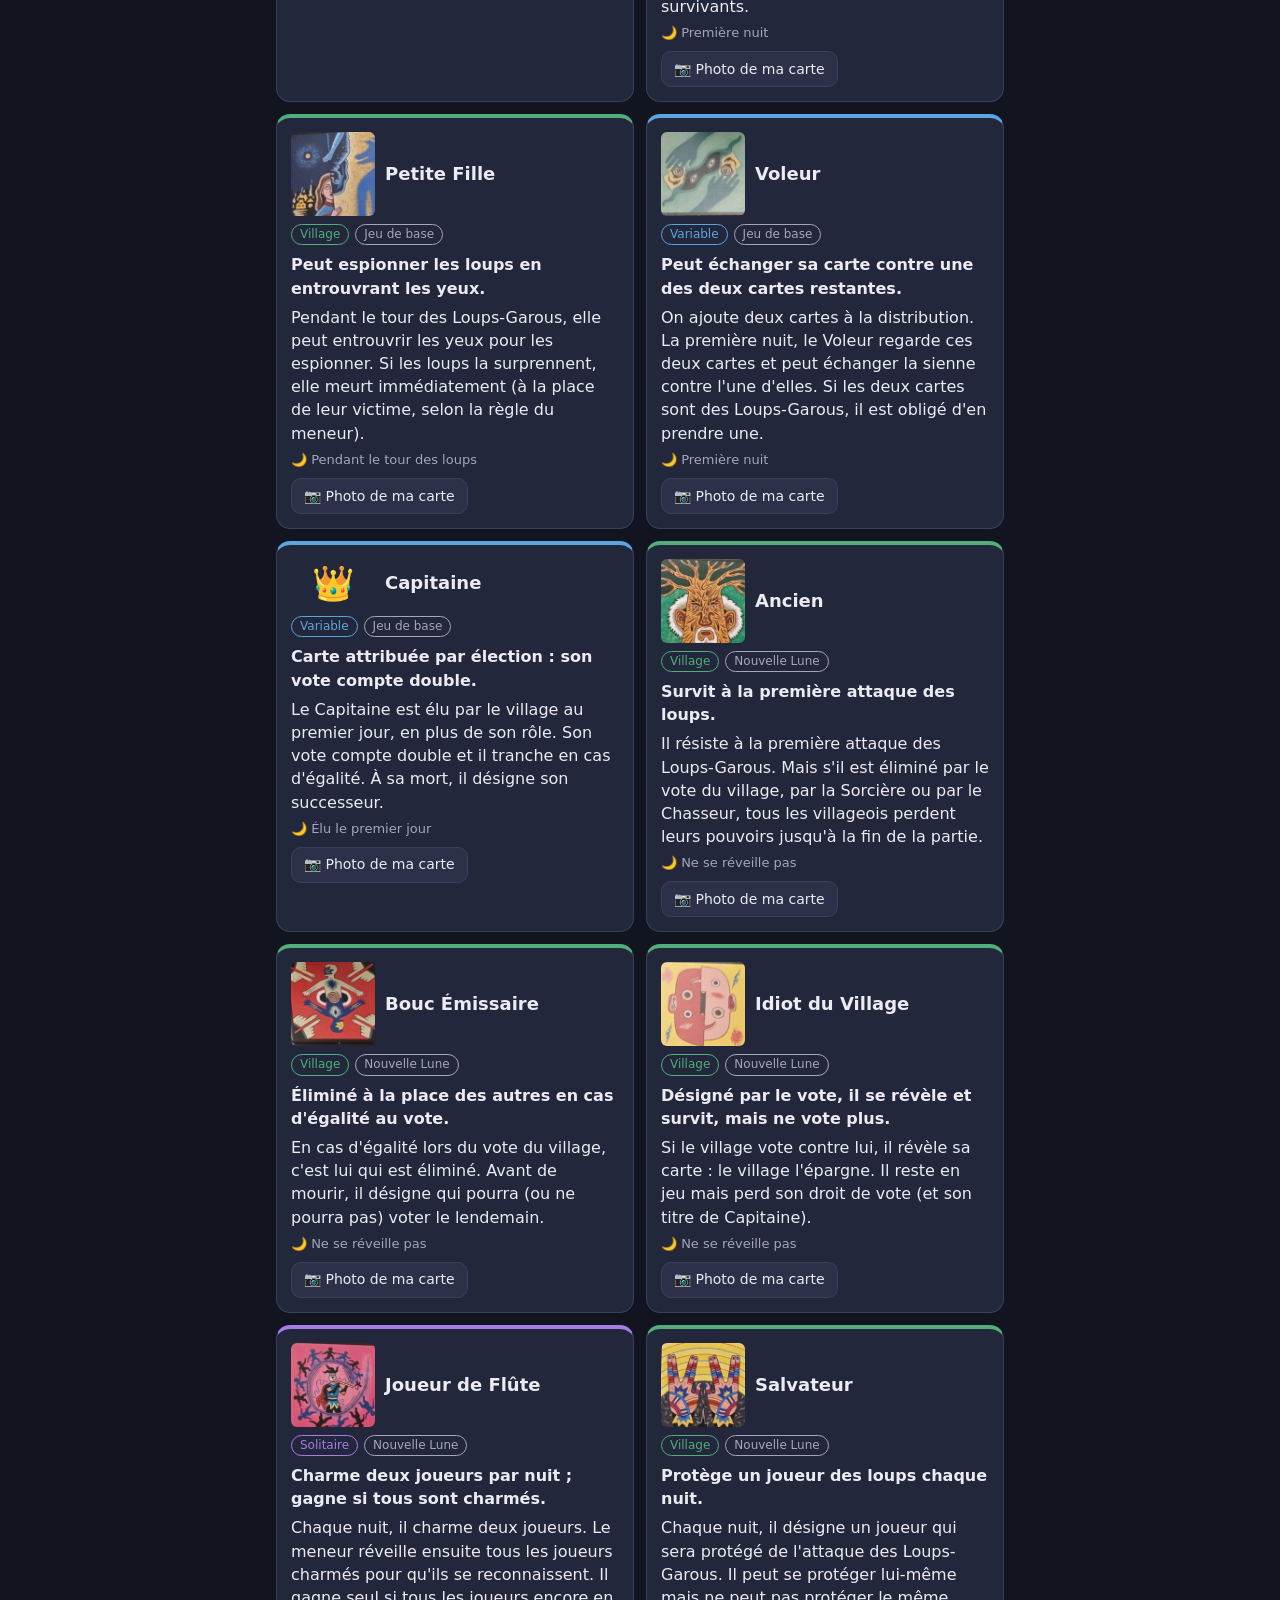
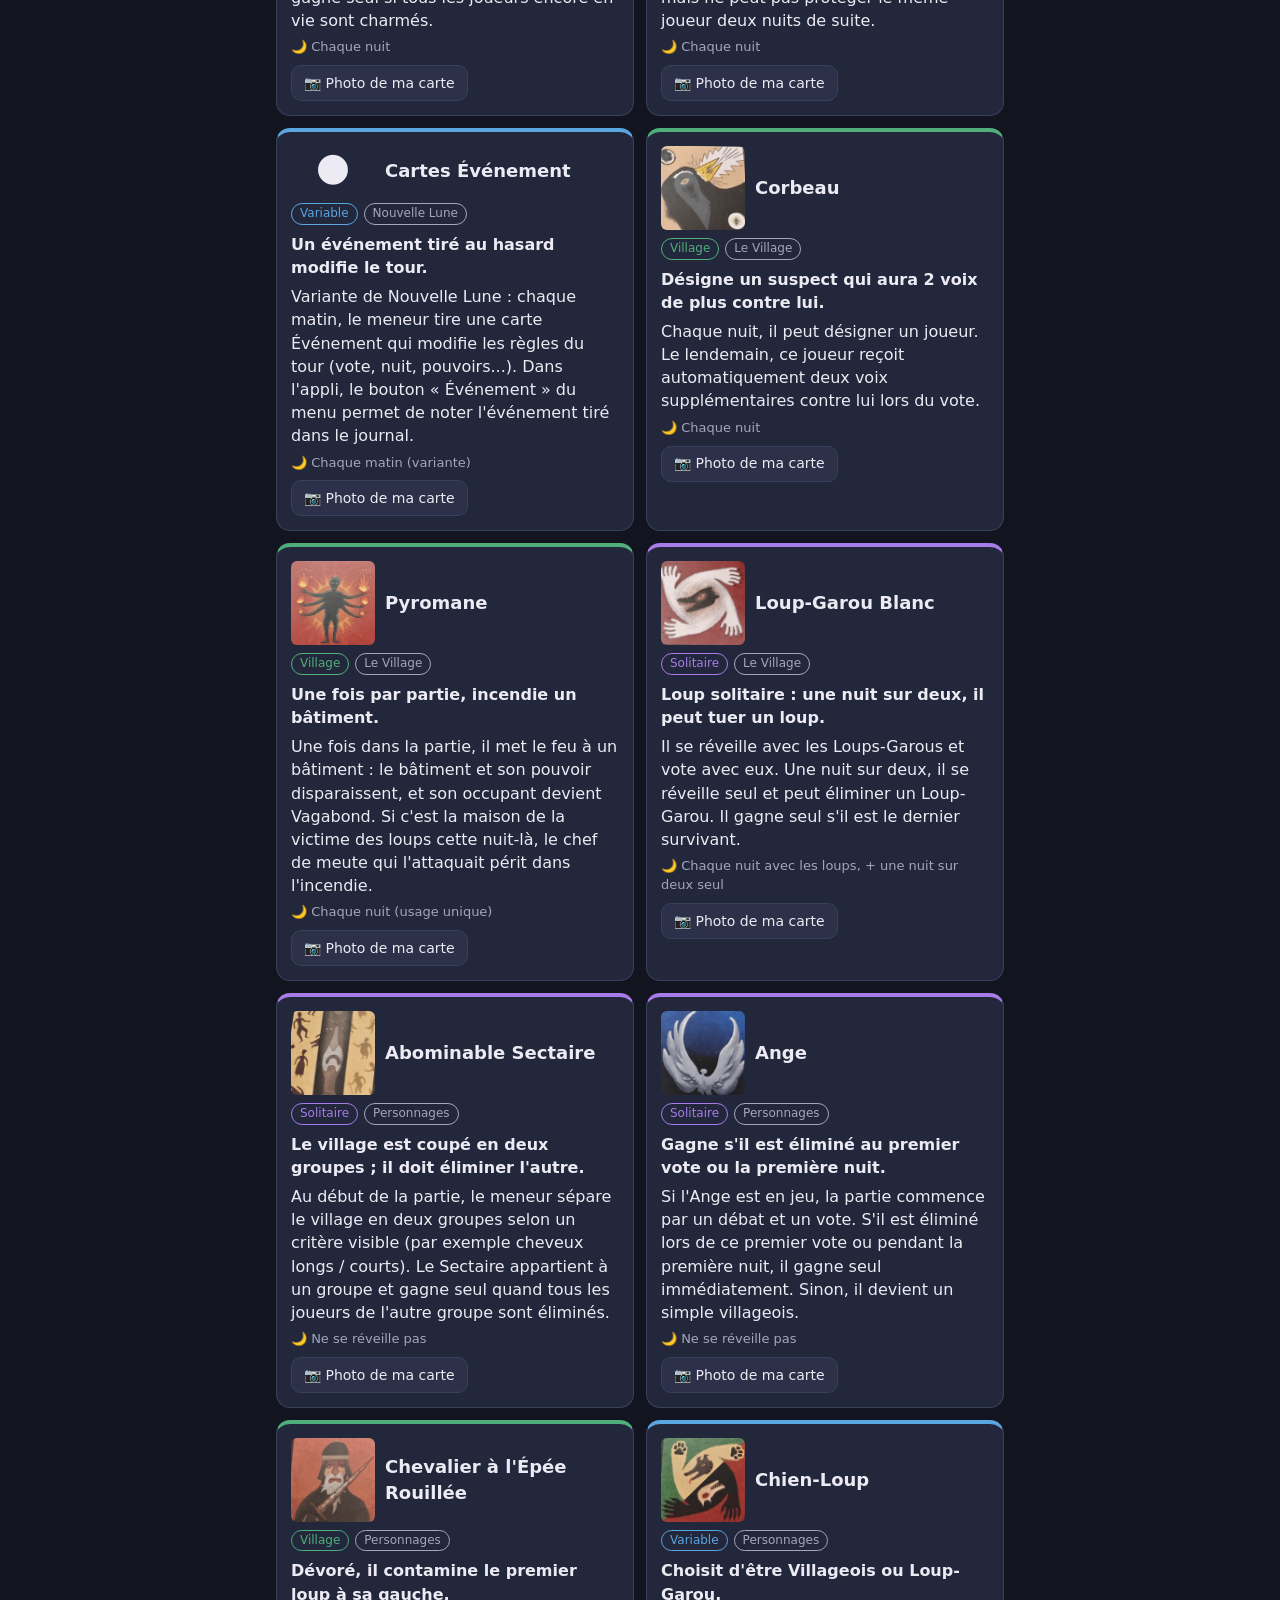
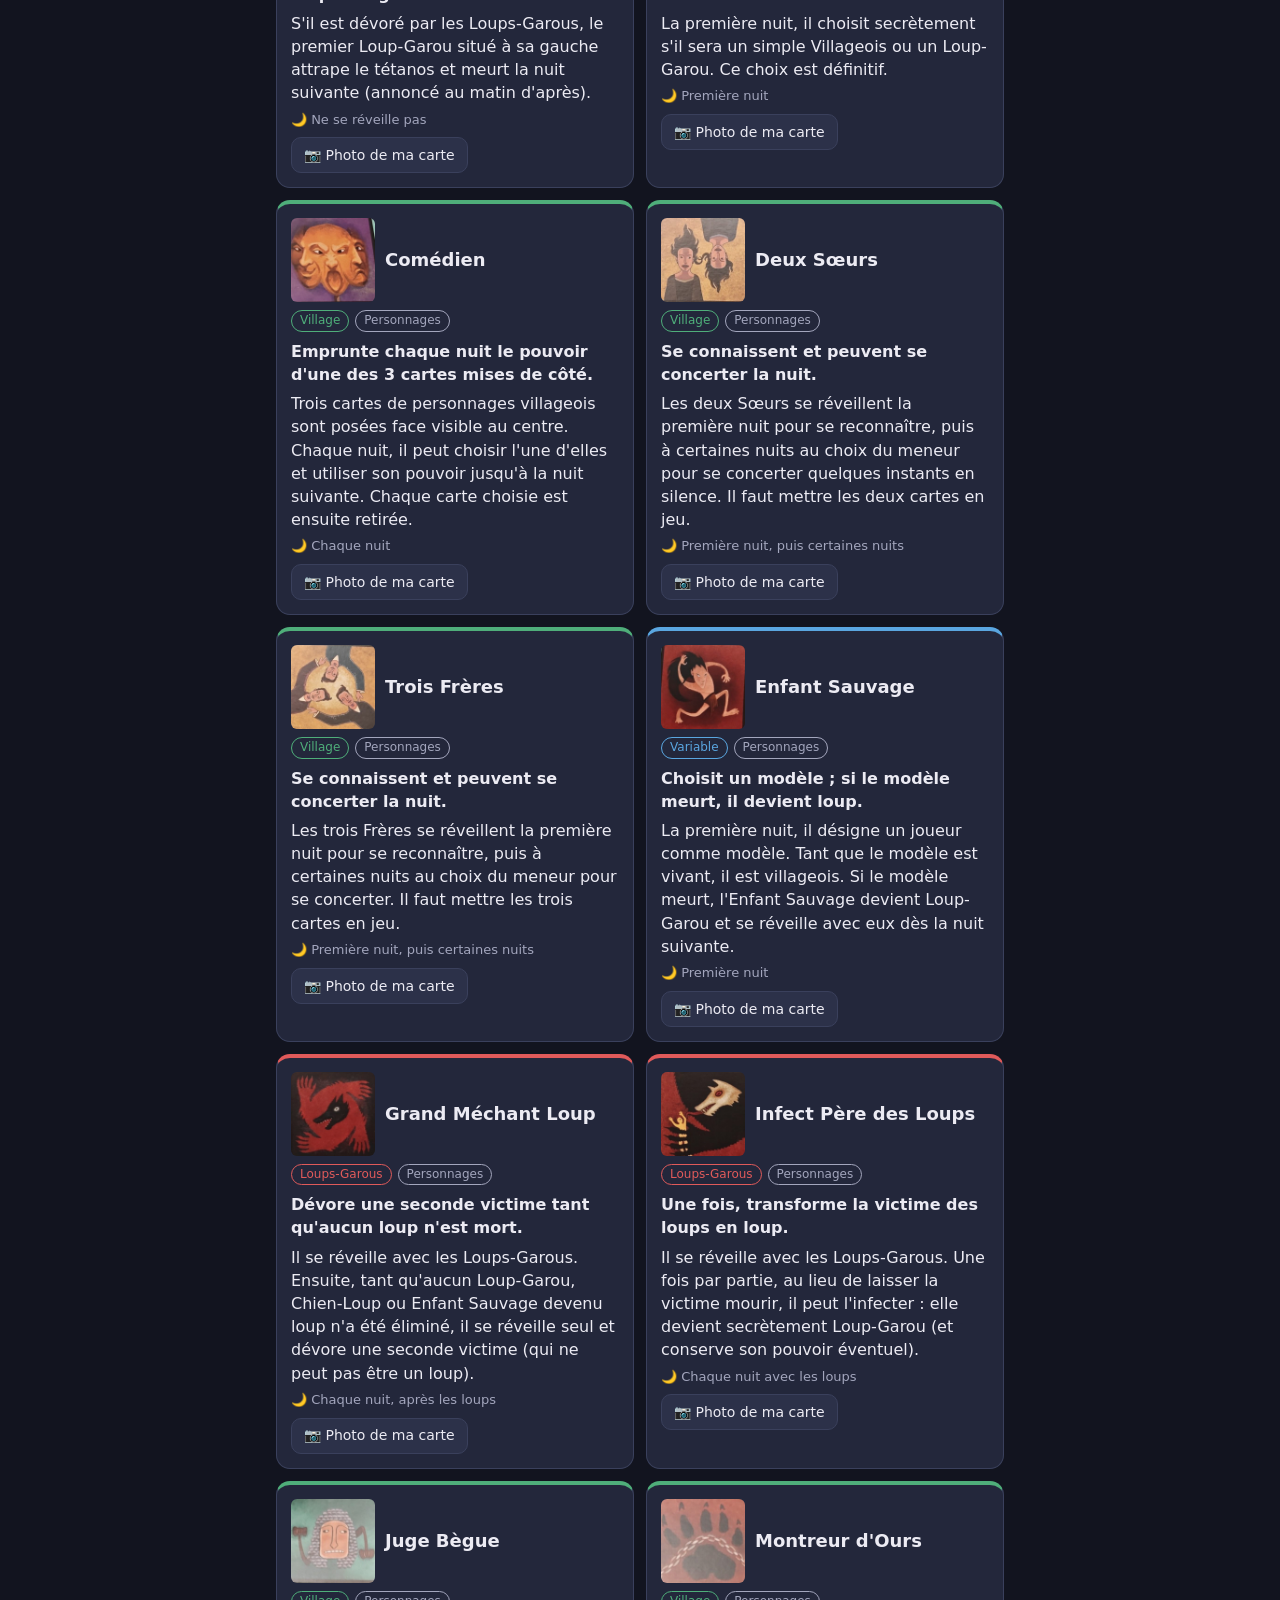
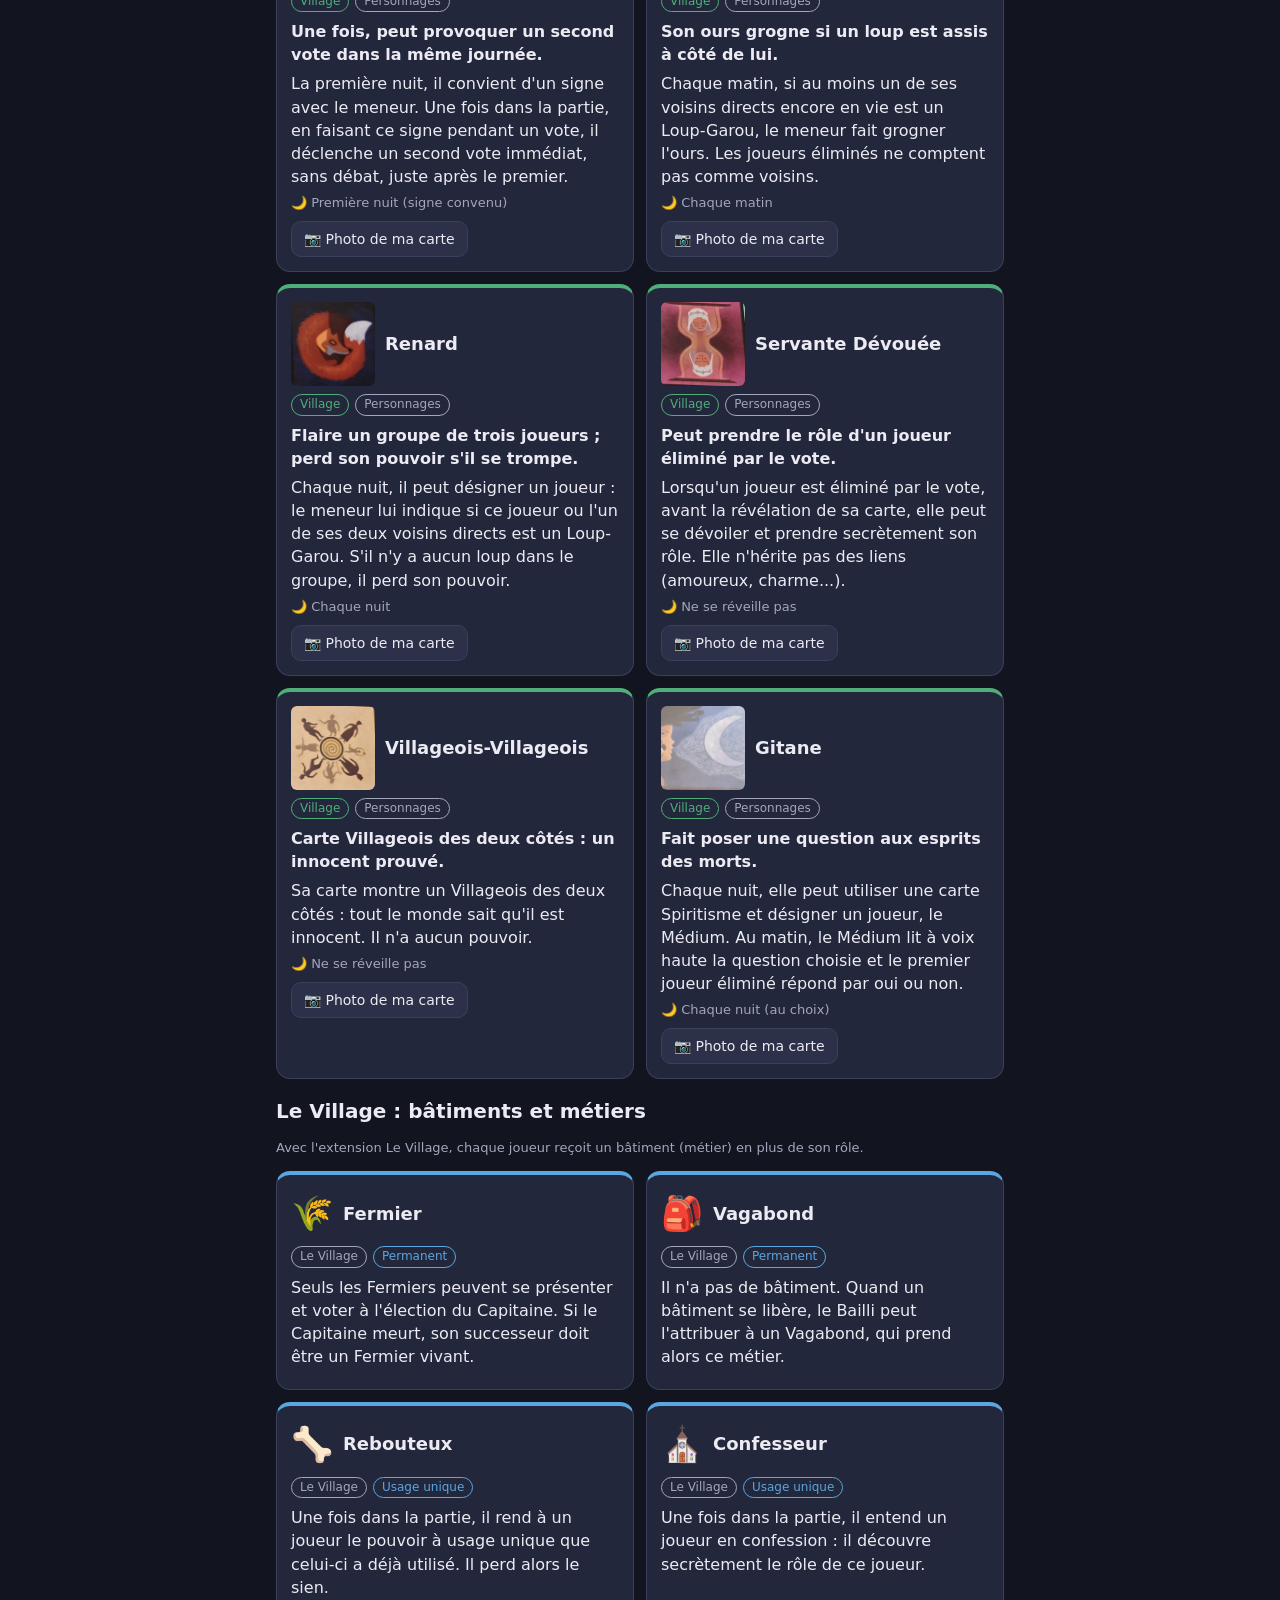
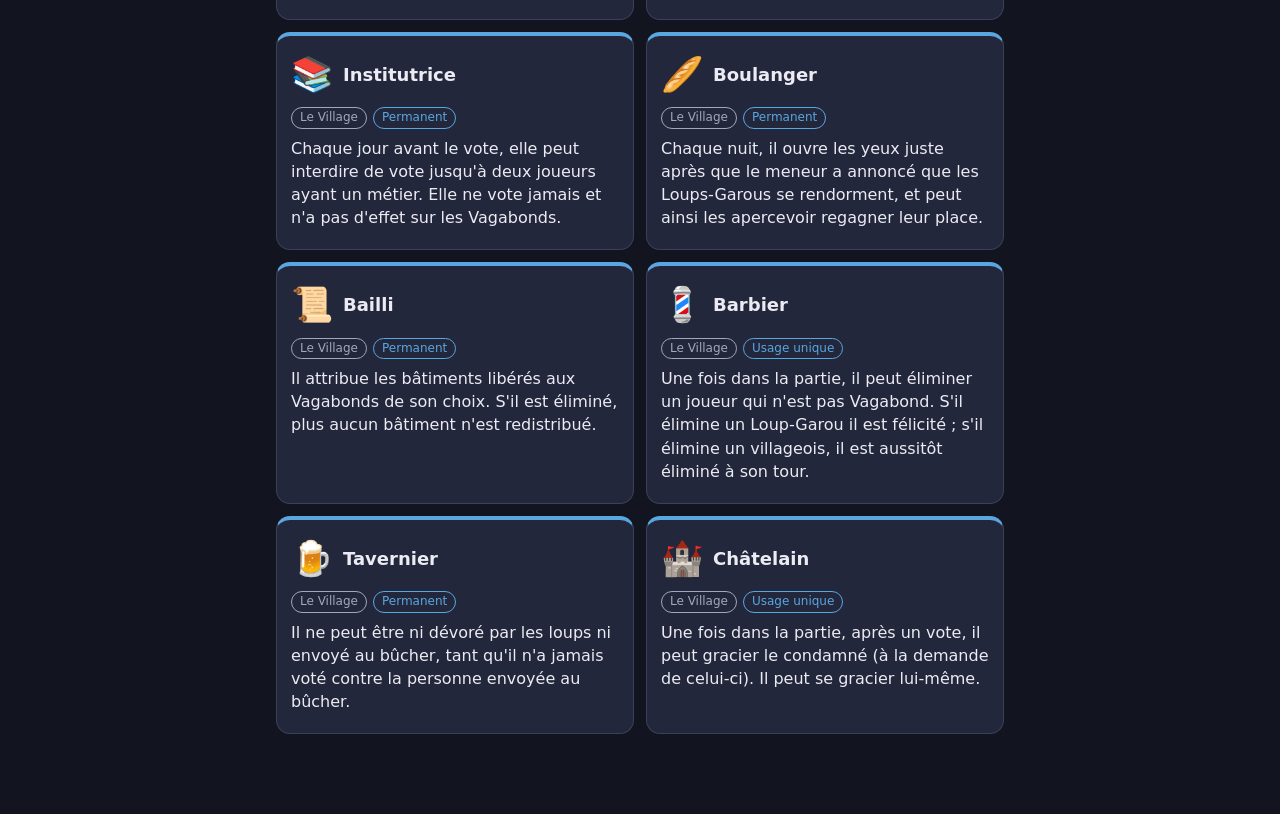
==== commit 6e555098: "Empêcher l'indexation par les moteurs de recherche (meta robots + robots.txt) Co-Authored-By: Claude" ====
--- a/cartes.html
+++ b/cartes.html
@@ -3,9 +3,13 @@
 <head>
   <meta charset="utf-8">
   <meta name="viewport" content="width=device-width, initial-scale=1, viewport-fit=cover">
+  <meta name="robots" content="noindex, nofollow">
   <meta name="theme-color" content="#12141f">
   <title>Loup-Garou — Les cartes</title>
   <link rel="icon" href="data:image/svg+xml,<svg xmlns='http://www.w3.org/2000/svg' viewBox='0 0 100 100'><text y='.9em' font-size='90'>🐺</text></svg>">
+  <link rel="manifest" href="manifest.webmanifest">
+  <link rel="apple-touch-icon" href="img/icones/icone-192.png">
+  <meta name="apple-mobile-web-app-capable" content="yes">
   <link rel="stylesheet" href="css/style.css">
 </head>
 <body>
@@ -30,5 +34,8 @@
   </main>
   <script src="js/data.js"></script>
   <script src="js/cartes.js"></script>
+  <script>
+    if ("serviceWorker" in navigator) navigator.serviceWorker.register("sw.js").catch(() => {});
+  </script>
 </body>
 </html>
--- a/css/style.css
+++ b/css/style.css
@@ -247,3 +247,27 @@
 .photo-actions .btn.small { min-height: 36px; padding: 4px 12px; font-size: 14px; cursor: pointer; }
 #compte.erreur { color: #ffb3b3; }
 .visuel.photo.ico img, .visuel.photo.mini img { aspect-ratio: 1; }
+
+/* Résumé de la composition */
+.resume { display: flex; flex-direction: column; gap: 8px; }
+.resume-ligne { display: flex; gap: 10px; align-items: baseline; flex-wrap: wrap; }
+.resume-ligne .pastille { min-width: 120px; text-align: center; }
+
+/* Chronomètre */
+.chrono { display: flex; align-items: center; gap: 12px; flex-wrap: wrap; padding: 10px 14px; }
+.chrono-val { font-size: 28px; font-weight: 700; font-variant-numeric: tabular-nums; min-width: 96px; }
+.chrono-val.fini { color: var(--danger); font-size: 20px; }
+.chrono-boutons { display: flex; gap: 6px; flex-wrap: wrap; flex: 1; }
+.chrono-boutons button { min-width: 44px; white-space: nowrap; }
+.chrono-boutons button.actif { background: var(--accent); color: var(--accent-ink); border-color: var(--accent); }
+.jp .ico.cache { opacity: .6; font-size: 20px; }
+
+/* QR code de la composition */
+.qr-modal { text-align: center; }
+.qr { background: #fff; border-radius: 8px; padding: 6px; margin: 8px auto; max-width: 280px; }
+.qr svg { display: block; width: 100%; height: auto; }
+.qr-lien { display: block; word-break: break-all; color: var(--muted); margin-bottom: 8px; }
+.compo-ligne { display: flex; align-items: center; gap: 10px; padding: 6px 0; border-top: 1px solid var(--bg2); }
+.compo-ligne:first-of-type { border-top: 0; }
+.compo-ligne .ico { width: 30px; text-align: center; font-size: 22px; }
+.jp .tuer { min-width: 40px; padding: 0 6px; background: transparent; }
